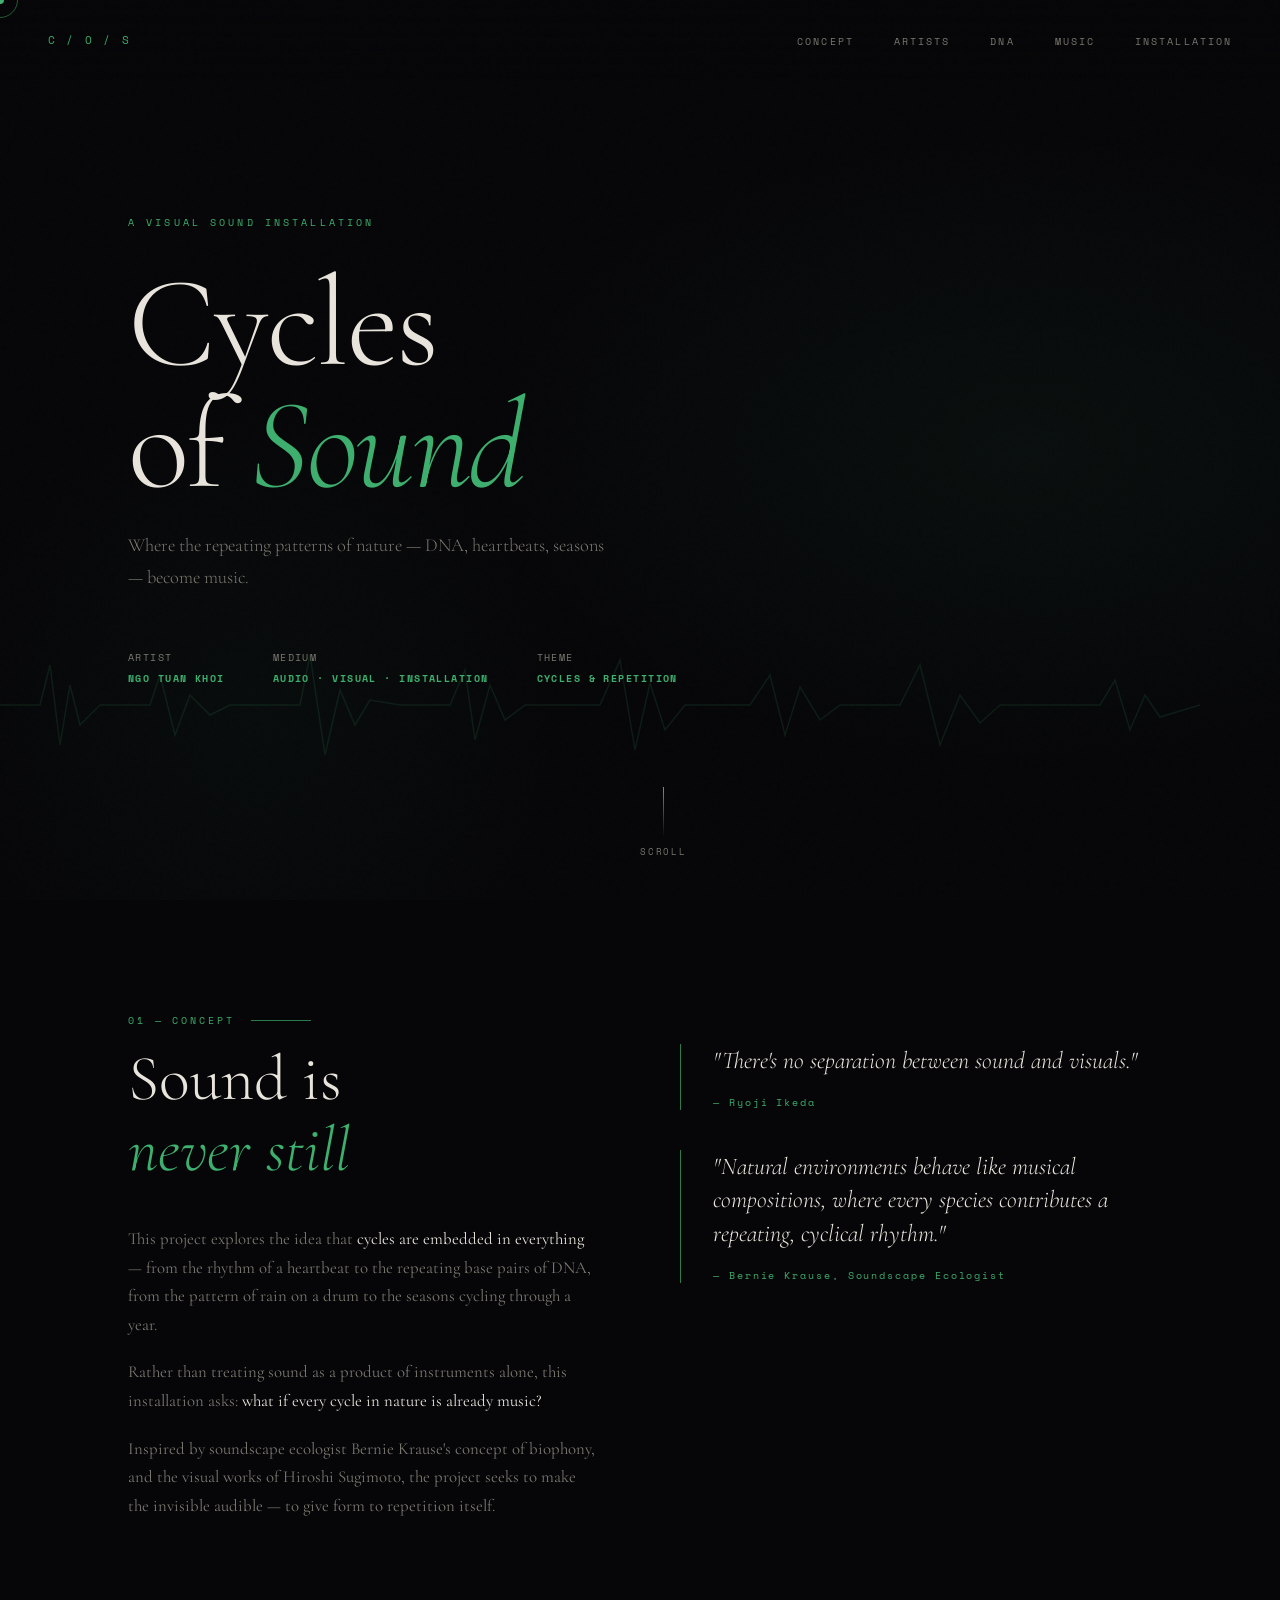
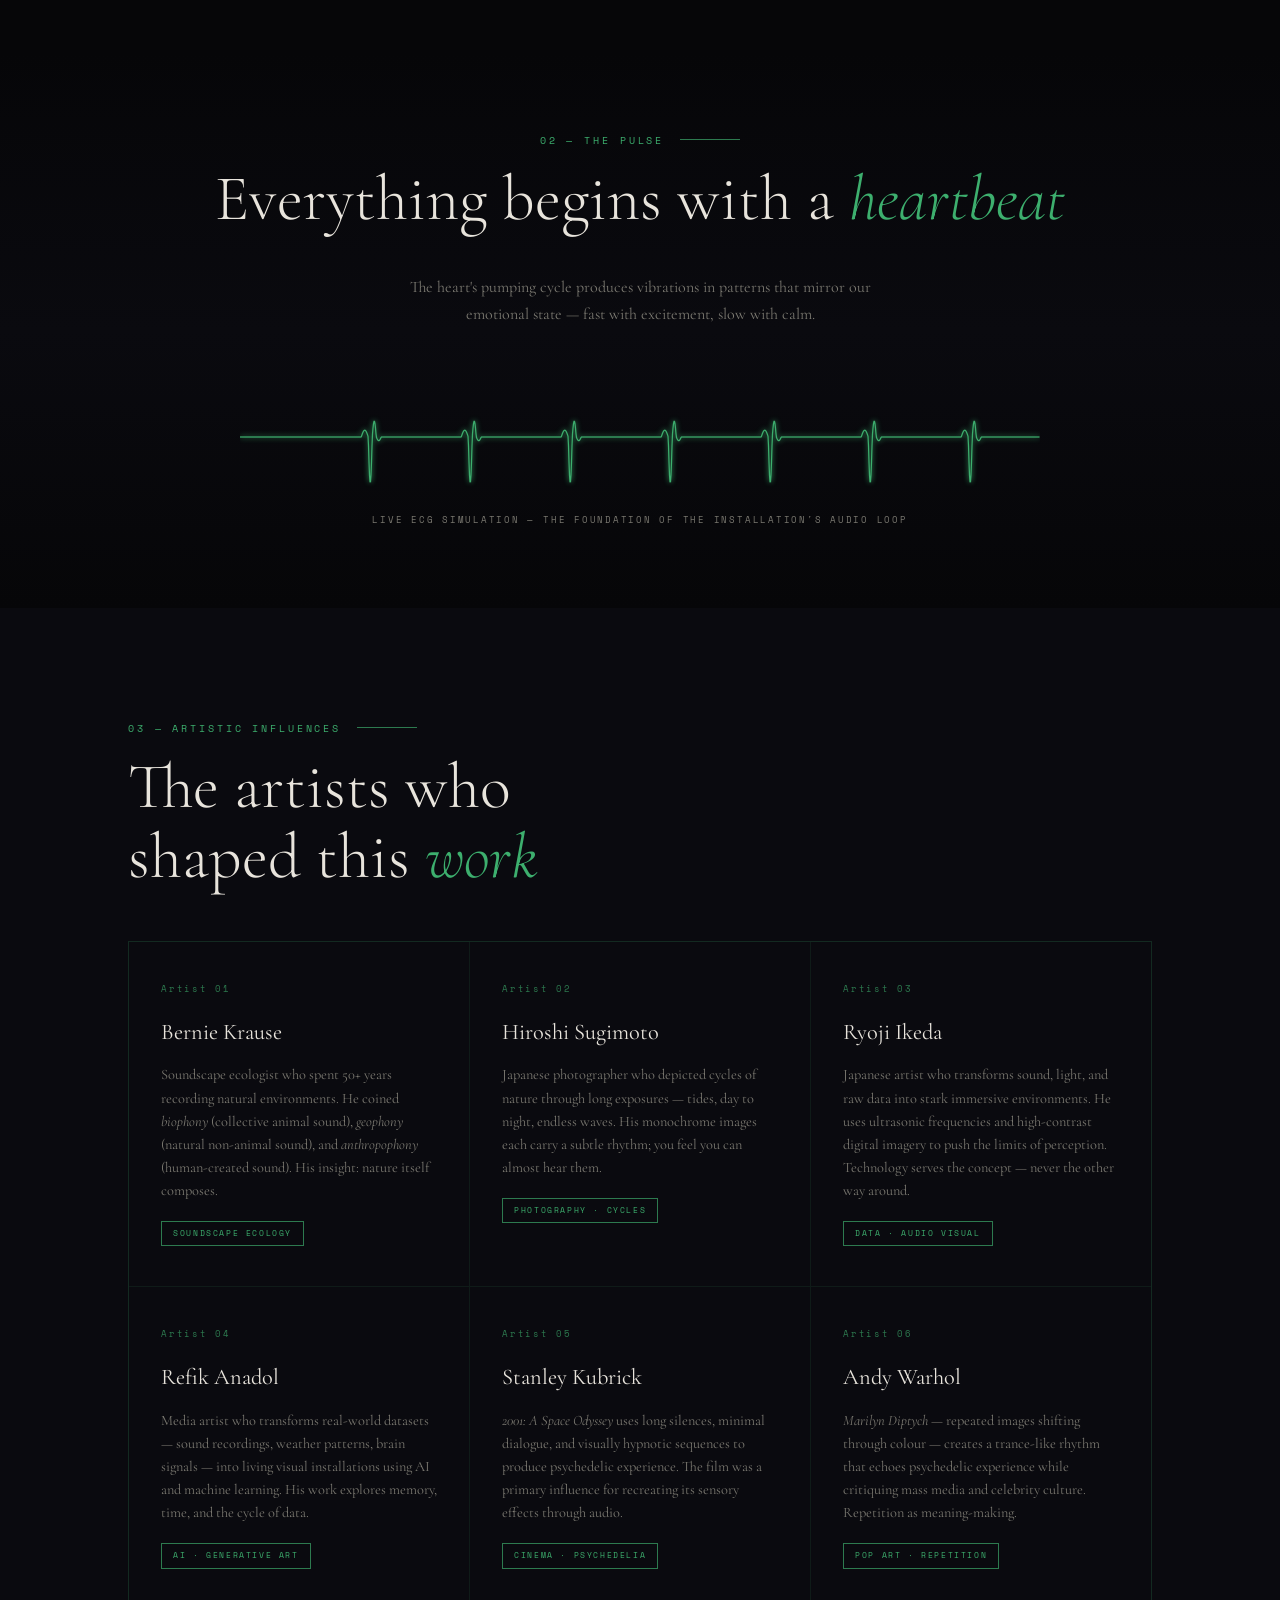
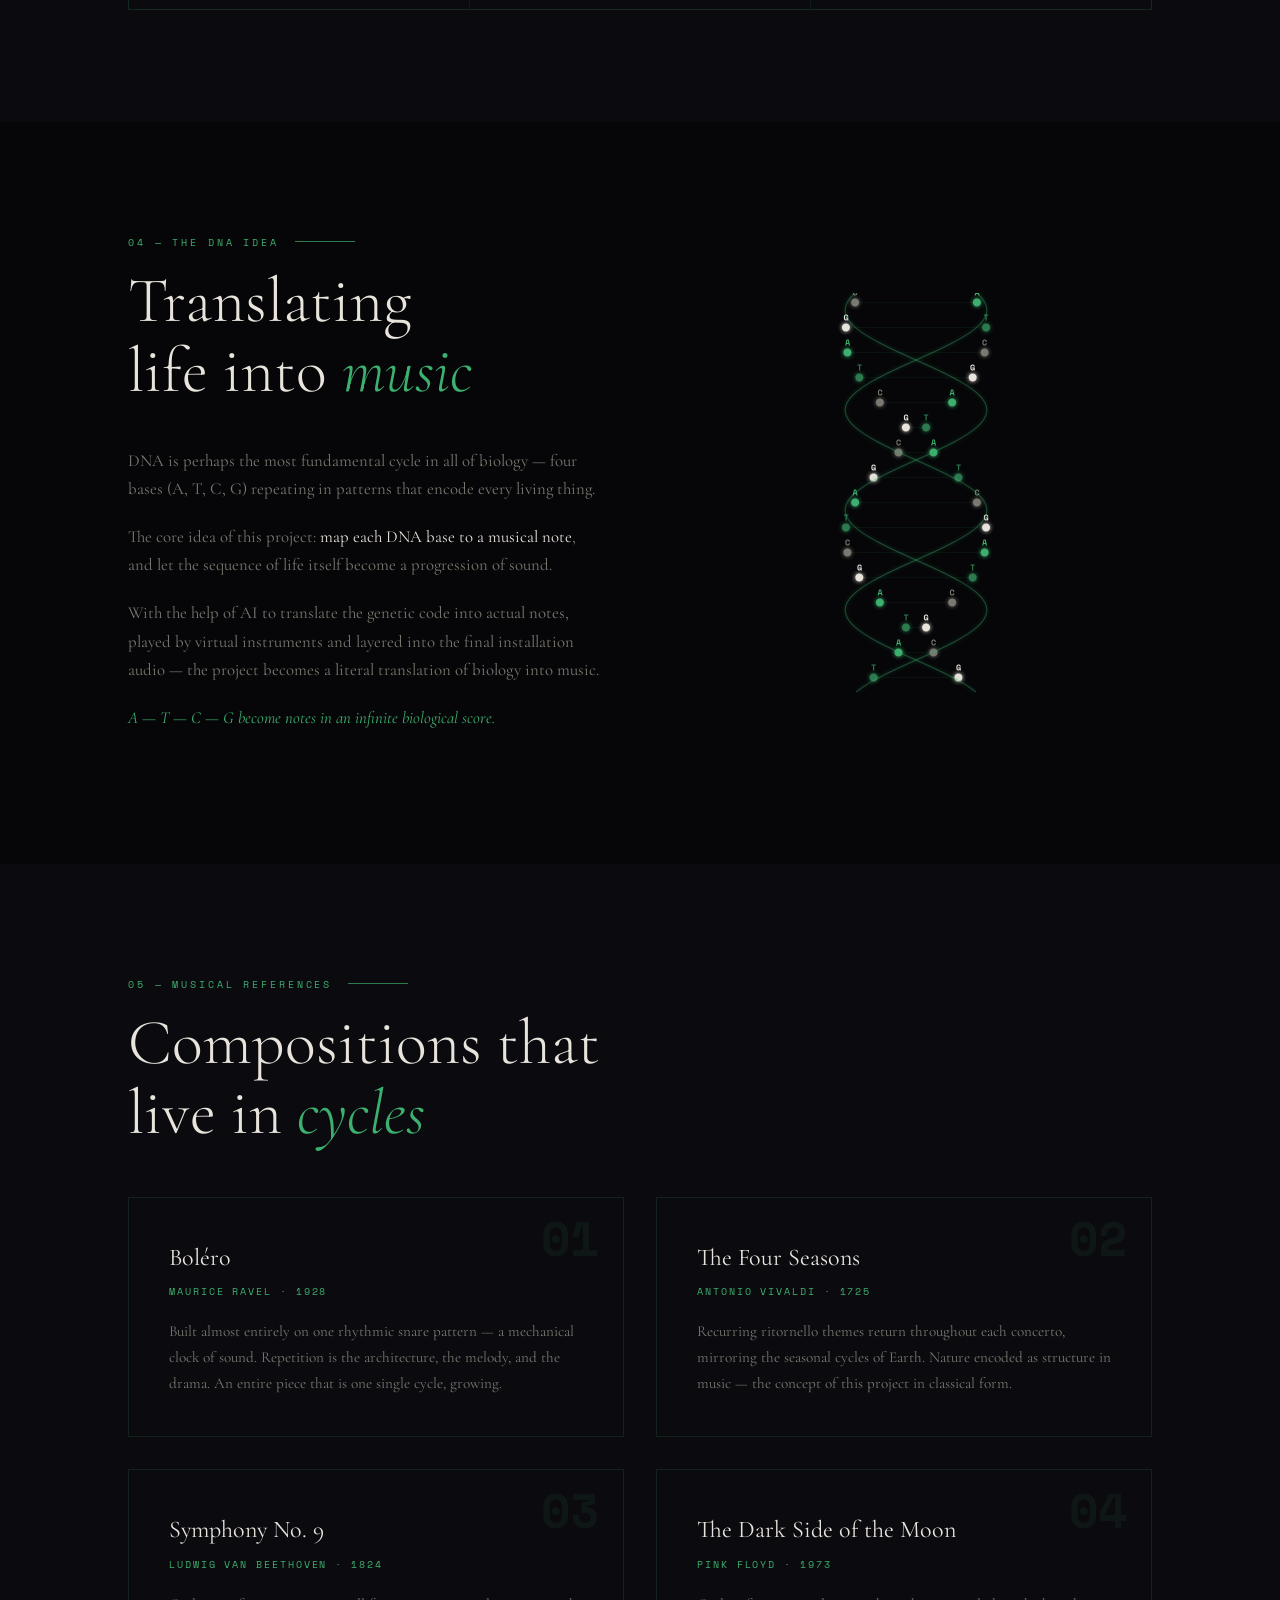
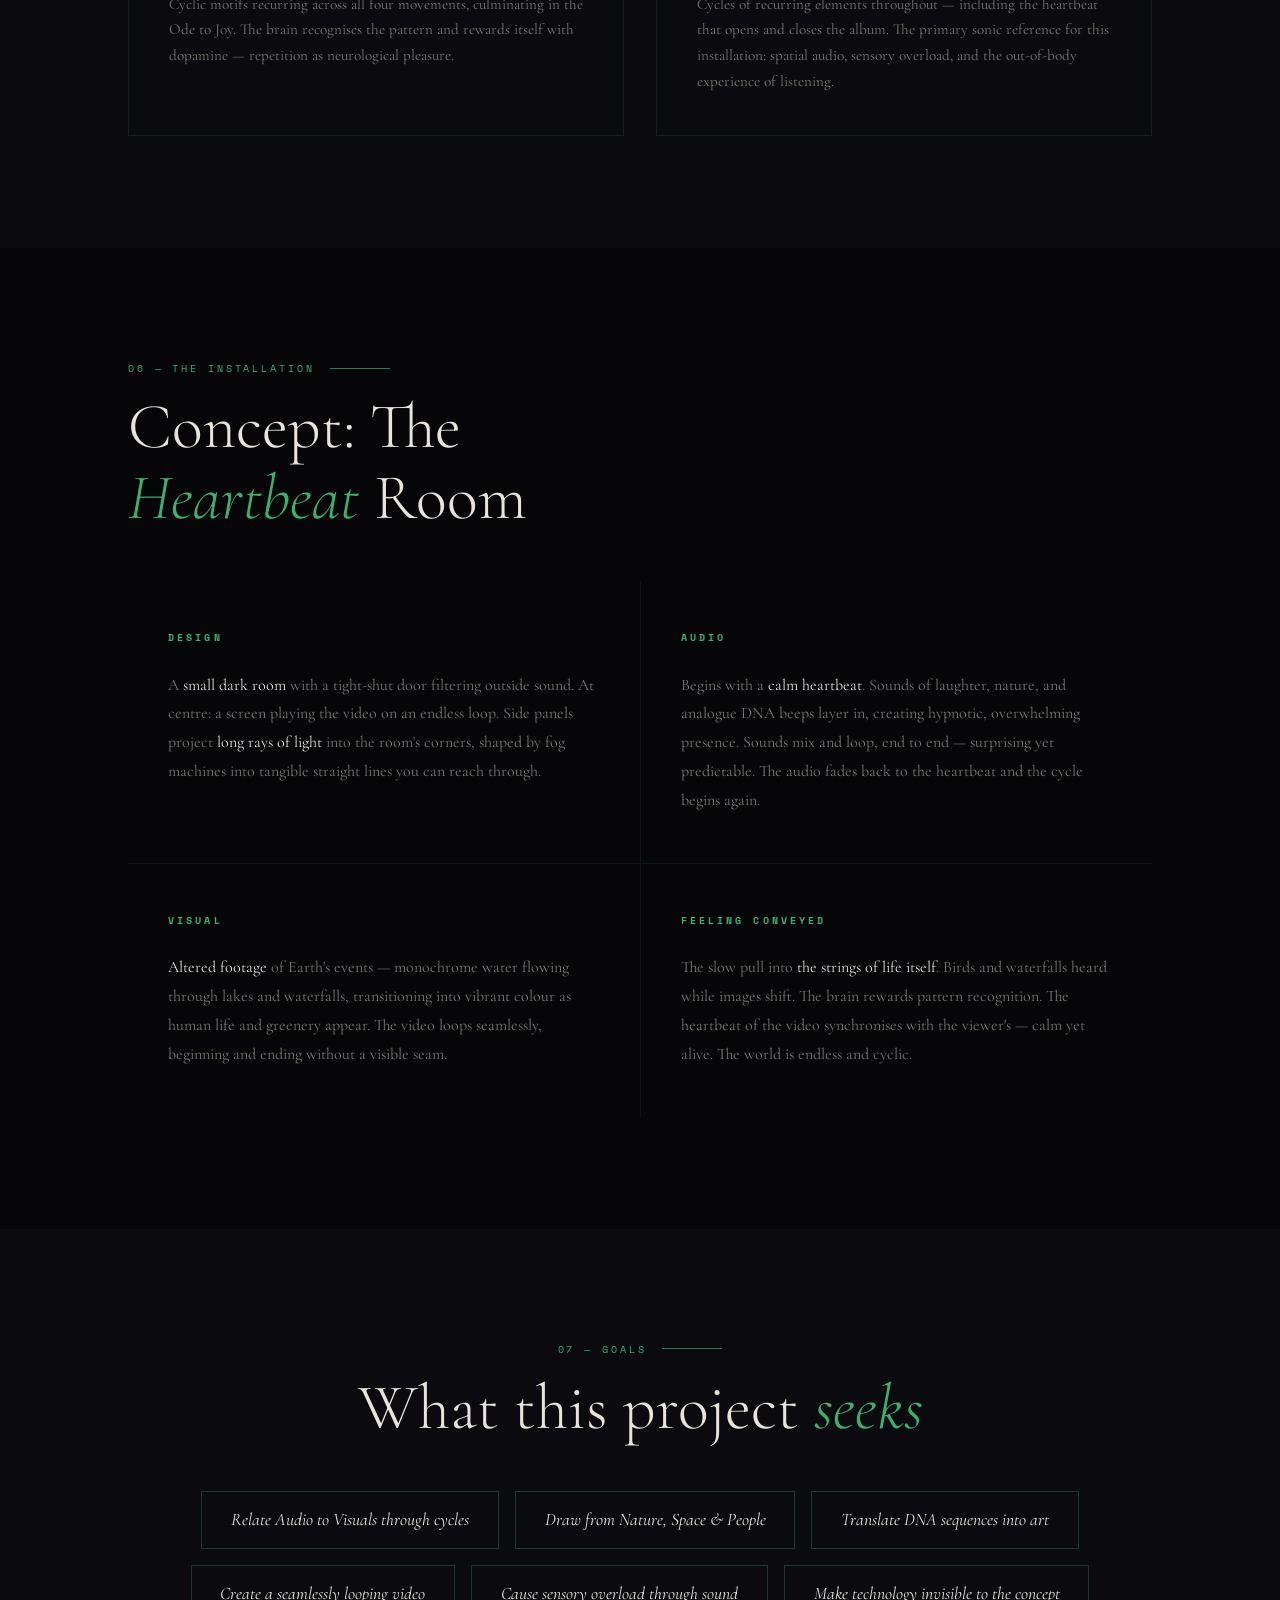
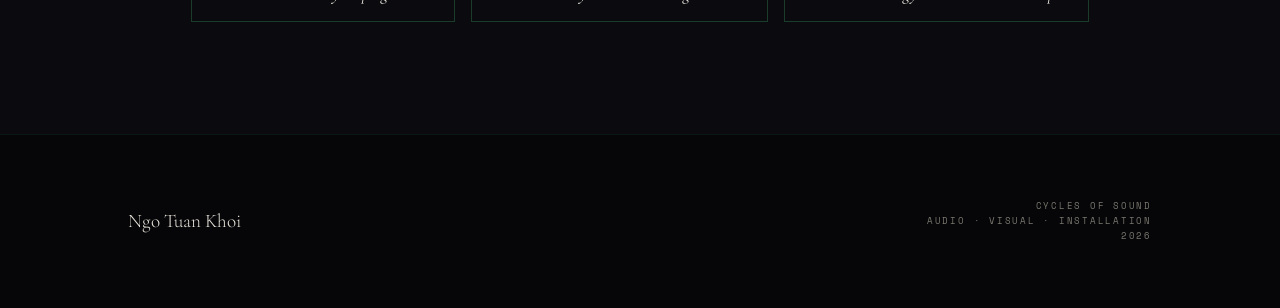
==== index.html @ 53941552 "Add files via upload" ====
<!DOCTYPE html>
<html lang="en">
<head>
  <meta charset="UTF-8" />
  <meta name="viewport" content="width=device-width, initial-scale=1.0"/>
  <title>Cycles of Sound — Ngo Tuan Khoi</title>
  <link rel="preconnect" href="https://fonts.googleapis.com">
  <link href="https://fonts.googleapis.com/css2?family=Cormorant+Garamond:ital,wght@0,300;0,400;0,600;1,300;1,400&family=Space+Mono:wght@400;700&display=swap" rel="stylesheet">
  <style>
    *, *::before, *::after { box-sizing: border-box; margin: 0; padding: 0; }

    :root {
      --black: #060608;
      --deep: #0a0a0f;
      --green: #2d7a4f;
      --green-bright: #3daf6e;
      --green-glow: rgba(61, 175, 110, 0.15);
      --white: #e8e4dc;
      --muted: #7a7870;
      --mono: 'Space Mono', monospace;
      --serif: 'Cormorant Garamond', serif;
    }

    html { scroll-behavior: smooth; }

    body {
      background: var(--black);
      color: var(--white);
      font-family: var(--serif);
      font-size: 18px;
      line-height: 1.7;
      overflow-x: hidden;
      cursor: none;
    }

    /* Custom cursor */
    .cursor {
      position: fixed;
      width: 8px; height: 8px;
      background: var(--green-bright);
      border-radius: 50%;
      pointer-events: none;
      z-index: 9999;
      transform: translate(-50%, -50%);
      transition: width 0.2s, height 0.2s, opacity 0.2s;
      mix-blend-mode: screen;
    }
    .cursor-ring {
      position: fixed;
      width: 36px; height: 36px;
      border: 1px solid rgba(61, 175, 110, 0.5);
      border-radius: 50%;
      pointer-events: none;
      z-index: 9998;
      transform: translate(-50%, -50%);
      transition: all 0.12s ease;
    }

    /* Noise overlay */
    body::before {
      content: '';
      position: fixed;
      inset: 0;
      background-image: url("data:image/svg+xml,%3Csvg viewBox='0 0 256 256' xmlns='http://www.w3.org/2000/svg'%3E%3Cfilter id='noise'%3E%3CfeTurbulence type='fractalNoise' baseFrequency='0.9' numOctaves='4' stitchTiles='stitch'/%3E%3C/filter%3E%3Crect width='100%25' height='100%25' filter='url(%23noise)' opacity='0.04'/%3E%3C/svg%3E");
      pointer-events: none;
      z-index: 1000;
      opacity: 0.4;
    }

    /* ── NAV ── */
    nav {
      position: fixed;
      top: 0; left: 0; right: 0;
      z-index: 500;
      display: flex;
      align-items: center;
      justify-content: space-between;
      padding: 1.5rem 3rem;
      background: linear-gradient(to bottom, rgba(6,6,8,0.95) 0%, transparent 100%);
    }
    .nav-logo {
      font-family: var(--mono);
      font-size: 0.7rem;
      letter-spacing: 0.2em;
      color: var(--green-bright);
      text-transform: uppercase;
    }
    .nav-links {
      display: flex;
      gap: 2.5rem;
      list-style: none;
    }
    .nav-links a {
      font-family: var(--mono);
      font-size: 0.65rem;
      letter-spacing: 0.2em;
      color: var(--muted);
      text-decoration: none;
      text-transform: uppercase;
      transition: color 0.3s;
    }
    .nav-links a:hover { color: var(--green-bright); }

    /* ── HERO ── */
    #hero {
      min-height: 100vh;
      display: flex;
      flex-direction: column;
      justify-content: center;
      align-items: flex-start;
      padding: 0 10vw;
      position: relative;
      overflow: hidden;
    }

    .hero-bg {
      position: absolute;
      inset: 0;
      background:
        radial-gradient(ellipse 60% 50% at 80% 50%, rgba(45, 122, 79, 0.08) 0%, transparent 70%),
        radial-gradient(ellipse 40% 60% at 20% 80%, rgba(45, 122, 79, 0.05) 0%, transparent 60%);
    }

    /* Waveform lines */
    .waveform-bg {
      position: absolute;
      bottom: 15%;
      left: 0; right: 0;
      height: 120px;
      opacity: 0.12;
    }

    .hero-eyebrow {
      font-family: var(--mono);
      font-size: 0.65rem;
      letter-spacing: 0.3em;
      color: var(--green-bright);
      text-transform: uppercase;
      margin-bottom: 2rem;
      animation: fadeUp 1s ease both;
    }

    h1.hero-title {
      font-family: var(--serif);
      font-weight: 300;
      font-size: clamp(4rem, 10vw, 9rem);
      line-height: 0.95;
      letter-spacing: -0.02em;
      margin-bottom: 1.5rem;
      animation: fadeUp 1s 0.15s ease both;
    }
    h1.hero-title em {
      font-style: italic;
      color: var(--green-bright);
    }

    .hero-sub {
      font-family: var(--serif);
      font-weight: 300;
      font-size: 1.15rem;
      color: var(--muted);
      max-width: 480px;
      margin-bottom: 3.5rem;
      animation: fadeUp 1s 0.3s ease both;
    }

    .hero-meta {
      display: flex;
      gap: 3rem;
      animation: fadeUp 1s 0.45s ease both;
    }
    .hero-meta-item {
      font-family: var(--mono);
      font-size: 0.6rem;
      letter-spacing: 0.15em;
      text-transform: uppercase;
    }
    .hero-meta-item span {
      display: block;
      color: var(--muted);
      margin-bottom: 0.3rem;
    }
    .hero-meta-item strong { color: var(--green-bright); }

    .scroll-hint {
      position: absolute;
      bottom: 2.5rem;
      left: 50%;
      transform: translateX(-50%);
      display: flex;
      flex-direction: column;
      align-items: center;
      gap: 0.5rem;
      font-family: var(--mono);
      font-size: 0.55rem;
      letter-spacing: 0.2em;
      color: var(--muted);
      text-transform: uppercase;
      animation: fadeUp 1s 0.8s ease both;
    }
    .scroll-line {
      width: 1px;
      height: 50px;
      background: linear-gradient(to bottom, var(--green-bright), transparent);
      animation: scrollPulse 2s ease infinite;
    }

    /* ── SECTION BASE ── */
    section {
      padding: 7rem 10vw;
      position: relative;
    }

    .section-label {
      font-family: var(--mono);
      font-size: 0.6rem;
      letter-spacing: 0.3em;
      color: var(--green-bright);
      text-transform: uppercase;
      margin-bottom: 1rem;
      display: flex;
      align-items: center;
      gap: 1rem;
    }
    .section-label::after {
      content: '';
      flex: 1;
      max-width: 60px;
      height: 1px;
      background: var(--green);
    }

    h2.section-title {
      font-family: var(--serif);
      font-weight: 300;
      font-size: clamp(2.2rem, 5vw, 4rem);
      line-height: 1.1;
      margin-bottom: 2.5rem;
    }
    h2.section-title em { font-style: italic; color: var(--green-bright); }

    /* ── ABOUT / CONCEPT ── */
    #about {
      display: grid;
      grid-template-columns: 1fr 1fr;
      gap: 5rem;
      align-items: start;
    }
    .about-text p {
      color: var(--muted);
      margin-bottom: 1.2rem;
      font-size: 1.05rem;
    }
    .about-text p strong { color: var(--white); font-weight: 400; }

    .about-quote {
      border-left: 1px solid var(--green);
      padding-left: 2rem;
      margin-top: 2rem;
    }
    .about-quote blockquote {
      font-size: 1.5rem;
      font-style: italic;
      font-weight: 300;
      line-height: 1.4;
      color: var(--white);
    }
    .about-quote cite {
      display: block;
      margin-top: 1rem;
      font-family: var(--mono);
      font-size: 0.6rem;
      letter-spacing: 0.2em;
      color: var(--green-bright);
      font-style: normal;
    }

    /* ── HEARTBEAT VISUALISER ── */
    #heartbeat-vis {
      text-align: center;
      padding: 5rem 10vw;
      background: linear-gradient(to bottom, var(--black), var(--deep), var(--black));
    }
    .heartbeat-canvas-wrap {
      position: relative;
      margin: 3rem auto 0;
      max-width: 800px;
    }
    canvas#hb {
      width: 100%;
      height: 120px;
      display: block;
    }
    .hb-label {
      font-family: var(--mono);
      font-size: 0.55rem;
      letter-spacing: 0.2em;
      color: var(--muted);
      margin-top: 1rem;
      text-transform: uppercase;
    }

    /* ── SOURCES GRID ── */
    #sources {
      background: var(--deep);
    }
    .sources-grid {
      display: grid;
      grid-template-columns: repeat(3, 1fr);
      gap: 1px;
      background: rgba(61,175,110,0.1);
      margin-top: 3rem;
      border: 1px solid rgba(61,175,110,0.1);
    }
    .source-card {
      background: var(--deep);
      padding: 2.5rem 2rem;
      transition: background 0.3s;
    }
    .source-card:hover { background: rgba(61,175,110,0.05); }
    .source-num {
      font-family: var(--mono);
      font-size: 0.55rem;
      letter-spacing: 0.2em;
      color: var(--green);
      margin-bottom: 1rem;
    }
    .source-card h3 {
      font-family: var(--serif);
      font-weight: 400;
      font-size: 1.4rem;
      margin-bottom: 0.8rem;
    }
    .source-card p {
      font-size: 0.9rem;
      color: var(--muted);
      line-height: 1.6;
    }
    .source-tag {
      display: inline-block;
      margin-top: 1.2rem;
      font-family: var(--mono);
      font-size: 0.5rem;
      letter-spacing: 0.2em;
      text-transform: uppercase;
      color: var(--green-bright);
      border: 1px solid var(--green);
      padding: 0.3rem 0.7rem;
    }

    /* ── DNA SECTION ── */
    #dna {
      overflow: hidden;
    }
    .dna-inner {
      display: grid;
      grid-template-columns: 1fr 1fr;
      gap: 5rem;
      align-items: center;
    }
    .dna-text p {
      color: var(--muted);
      font-size: 1.05rem;
      margin-bottom: 1.2rem;
    }
    .dna-text p strong { color: var(--white); font-weight: 400; }

    .dna-vis {
      position: relative;
      height: 400px;
    }
    canvas#dnaCanvas {
      width: 100%;
      height: 100%;
    }

    /* ── MUSIC SECTION ── */
    #music {
      background: var(--deep);
    }
    .music-pieces {
      display: grid;
      grid-template-columns: 1fr 1fr;
      gap: 2rem;
      margin-top: 3rem;
    }
    .music-piece {
      border: 1px solid rgba(61,175,110,0.15);
      padding: 2.5rem;
      position: relative;
      overflow: hidden;
      transition: border-color 0.3s;
    }
    .music-piece:hover { border-color: var(--green); }
    .music-piece::before {
      content: '';
      position: absolute;
      top: 0; left: 0; right: 0;
      height: 1px;
      background: linear-gradient(to right, var(--green-bright), transparent);
      opacity: 0;
      transition: opacity 0.3s;
    }
    .music-piece:hover::before { opacity: 1; }
    .music-piece-num {
      font-family: var(--mono);
      font-size: 3rem;
      font-weight: 700;
      color: rgba(61,175,110,0.08);
      position: absolute;
      top: 1rem; right: 1.5rem;
      line-height: 1;
    }
    .music-piece h3 {
      font-family: var(--serif);
      font-size: 1.5rem;
      font-weight: 400;
      margin-bottom: 0.3rem;
    }
    .music-piece .composer {
      font-family: var(--mono);
      font-size: 0.6rem;
      letter-spacing: 0.2em;
      color: var(--green-bright);
      text-transform: uppercase;
      margin-bottom: 1.2rem;
    }
    .music-piece p {
      font-size: 0.95rem;
      color: var(--muted);
    }

    /* ── INSTALLATION ── */
    #installation {
      background: var(--black);
    }
    .install-grid {
      display: grid;
      grid-template-columns: repeat(2, 1fr);
      gap: 1px;
      background: rgba(61,175,110,0.1);
      margin-top: 3rem;
    }
    .install-cell {
      background: var(--black);
      padding: 3rem 2.5rem;
    }
    .install-cell h3 {
      font-family: var(--mono);
      font-size: 0.65rem;
      letter-spacing: 0.3em;
      text-transform: uppercase;
      color: var(--green-bright);
      margin-bottom: 1.5rem;
    }
    .install-cell p {
      font-size: 1rem;
      color: var(--muted);
      line-height: 1.8;
    }
    .install-cell p strong { color: var(--white); font-weight: 400; }

    /* ── GOALS ── */
    #goals {
      background: var(--deep);
      text-align: center;
    }
    .goals-list {
      display: flex;
      flex-wrap: wrap;
      justify-content: center;
      gap: 1rem;
      margin-top: 3rem;
      list-style: none;
    }
    .goals-list li {
      border: 1px solid rgba(61,175,110,0.3);
      padding: 0.8rem 1.8rem;
      font-family: var(--serif);
      font-size: 1.1rem;
      font-style: italic;
      color: var(--white);
      transition: all 0.3s;
    }
    .goals-list li:hover {
      border-color: var(--green-bright);
      background: var(--green-glow);
      color: var(--green-bright);
    }

    /* ── FOOTER ── */
    footer {
      padding: 4rem 10vw;
      border-top: 1px solid rgba(61,175,110,0.1);
      display: flex;
      align-items: center;
      justify-content: space-between;
    }
    .footer-name {
      font-family: var(--serif);
      font-size: 1.2rem;
      font-weight: 300;
    }
    .footer-meta {
      font-family: var(--mono);
      font-size: 0.55rem;
      letter-spacing: 0.2em;
      color: var(--muted);
      text-transform: uppercase;
      text-align: right;
    }

    /* ── ANIMATIONS ── */
    @keyframes fadeUp {
      from { opacity: 0; transform: translateY(24px); }
      to   { opacity: 1; transform: translateY(0); }
    }
    @keyframes scrollPulse {
      0%,100% { opacity: 0.4; }
      50%      { opacity: 1; }
    }

    /* Fade-in on scroll */
    .reveal {
      opacity: 0;
      transform: translateY(30px);
      transition: opacity 0.8s ease, transform 0.8s ease;
    }
    .reveal.visible {
      opacity: 1;
      transform: translateY(0);
    }

    /* ── RESPONSIVE ── */
    @media (max-width: 900px) {
      #about, .dna-inner { grid-template-columns: 1fr; gap: 3rem; }
      .sources-grid, .music-pieces, .install-grid { grid-template-columns: 1fr; }
      nav { padding: 1.2rem 1.5rem; }
      .nav-links { gap: 1.2rem; }
      section { padding: 5rem 6vw; }
      footer { flex-direction: column; gap: 1.5rem; text-align: center; }
      .footer-meta { text-align: center; }
    }
  </style>
</head>
<body>

  <!-- Cursor -->
  <div class="cursor" id="cursor"></div>
  <div class="cursor-ring" id="cursorRing"></div>

  <!-- Nav -->
  <nav>
    <div class="nav-logo">C / O / S</div>
    <ul class="nav-links">
      <li><a href="#about">Concept</a></li>
      <li><a href="#sources">Artists</a></li>
      <li><a href="#dna">DNA</a></li>
      <li><a href="#music">Music</a></li>
      <li><a href="#installation">Installation</a></li>
    </ul>
  </nav>

  <!-- ── HERO ── -->
  <section id="hero">
    <div class="hero-bg"></div>
    <svg class="waveform-bg" viewBox="0 0 1200 120" preserveAspectRatio="none" xmlns="http://www.w3.org/2000/svg">
      <polyline points="0,60 40,60 50,20 60,100 70,40 80,80 100,60 150,60 160,30 175,90 190,50 210,70 230,60 300,60 310,10 325,110 340,45 355,80 370,55 400,60 450,60 465,25 475,95 490,40 505,75 525,60 600,60 620,15 635,105 650,38 665,85 685,60 750,60 770,30 785,90 800,42 820,75 840,60 900,60 920,20 940,100 960,50 980,78 1000,60 1100,60 1115,35 1130,85 1145,50 1160,72 1200,60"
        fill="none" stroke="#3daf6e" stroke-width="1.5"/>
    </svg>

    <div class="hero-eyebrow">A Visual Sound Installation</div>
    <h1 class="hero-title">Cycles<br>of <em>Sound</em></h1>
    <p class="hero-sub">Where the repeating patterns of nature — DNA, heartbeats, seasons — become music.</p>
    <div class="hero-meta">
      <div class="hero-meta-item"><span>Artist</span><strong>Ngo Tuan Khoi</strong></div>
      <div class="hero-meta-item"><span>Medium</span><strong>Audio · Visual · Installation</strong></div>
      <div class="hero-meta-item"><span>Theme</span><strong>Cycles &amp; Repetition</strong></div>
    </div>
    <div class="scroll-hint">
      <div class="scroll-line"></div>
      Scroll
    </div>
  </section>

  <!-- ── ABOUT ── -->
  <section id="about">
    <div class="about-text reveal">
      <div class="section-label">01 — Concept</div>
      <h2 class="section-title">Sound is<br><em>never still</em></h2>
      <p>This project explores the idea that <strong>cycles are embedded in everything</strong> — from the rhythm of a heartbeat to the repeating base pairs of DNA, from the pattern of rain on a drum to the seasons cycling through a year.</p>
      <p>Rather than treating sound as a product of instruments alone, this installation asks: <strong>what if every cycle in nature is already music?</strong></p>
      <p>Inspired by soundscape ecologist Bernie Krause's concept of biophony, and the visual works of Hiroshi Sugimoto, the project seeks to make the invisible audible — to give form to repetition itself.</p>
    </div>
    <div class="reveal" style="transition-delay:0.2s">
      <div class="about-quote">
        <blockquote>"There's no separation between sound and visuals."</blockquote>
        <cite>— Ryoji Ikeda</cite>
      </div>
      <div class="about-quote" style="margin-top:2.5rem">
        <blockquote>"Natural environments behave like musical compositions, where every species contributes a repeating, cyclical rhythm."</blockquote>
        <cite>— Bernie Krause, Soundscape Ecologist</cite>
      </div>
    </div>
  </section>

  <!-- ── HEARTBEAT VISUALISER ── -->
  <section id="heartbeat-vis" style="padding:5rem 10vw">
    <div class="reveal" style="text-align:center">
      <div class="section-label" style="justify-content:center">02 — The Pulse</div>
      <h2 class="section-title" style="text-align:center">Everything begins with a <em>heartbeat</em></h2>
      <p style="color:var(--muted);max-width:500px;margin:0 auto;font-size:1rem;">
        The heart's pumping cycle produces vibrations in patterns that mirror our emotional state — fast with excitement, slow with calm.
      </p>
    </div>
    <div class="heartbeat-canvas-wrap reveal" style="transition-delay:0.3s">
      <canvas id="hb"></canvas>
      <div class="hb-label">Live ECG simulation — the foundation of the installation's audio loop</div>
    </div>
  </section>

  <!-- ── SOURCES / ARTISTS ── -->
  <section id="sources">
    <div class="reveal">
      <div class="section-label">03 — Artistic Influences</div>
      <h2 class="section-title">The artists who<br>shaped this <em>work</em></h2>
    </div>
    <div class="sources-grid">
      <div class="source-card reveal">
        <div class="source-num">Artist 01</div>
        <h3>Bernie Krause</h3>
        <p>Soundscape ecologist who spent 50+ years recording natural environments. He coined <em>biophony</em> (collective animal sound), <em>geophony</em> (natural non-animal sound), and <em>anthropophony</em> (human-created sound). His insight: nature itself composes.</p>
        <span class="source-tag">Soundscape Ecology</span>
      </div>
      <div class="source-card reveal" style="transition-delay:0.1s">
        <div class="source-num">Artist 02</div>
        <h3>Hiroshi Sugimoto</h3>
        <p>Japanese photographer who depicted cycles of nature through long exposures — tides, day to night, endless waves. His monochrome images each carry a subtle rhythm; you feel you can almost hear them.</p>
        <span class="source-tag">Photography · Cycles</span>
      </div>
      <div class="source-card reveal" style="transition-delay:0.2s">
        <div class="source-num">Artist 03</div>
        <h3>Ryoji Ikeda</h3>
        <p>Japanese artist who transforms sound, light, and raw data into stark immersive environments. He uses ultrasonic frequencies and high-contrast digital imagery to push the limits of perception. Technology serves the concept — never the other way around.</p>
        <span class="source-tag">Data · Audio Visual</span>
      </div>
      <div class="source-card reveal" style="transition-delay:0.1s">
        <div class="source-num">Artist 04</div>
        <h3>Refik Anadol</h3>
        <p>Media artist who transforms real-world datasets — sound recordings, weather patterns, brain signals — into living visual installations using AI and machine learning. His work explores memory, time, and the cycle of data.</p>
        <span class="source-tag">AI · Generative Art</span>
      </div>
      <div class="source-card reveal" style="transition-delay:0.2s">
        <div class="source-num">Artist 05</div>
        <h3>Stanley Kubrick</h3>
        <p><em>2001: A Space Odyssey</em> uses long silences, minimal dialogue, and visually hypnotic sequences to produce psychedelic experience. The film was a primary influence for recreating its sensory effects through audio.</p>
        <span class="source-tag">Cinema · Psychedelia</span>
      </div>
      <div class="source-card reveal" style="transition-delay:0.3s">
        <div class="source-num">Artist 06</div>
        <h3>Andy Warhol</h3>
        <p><em>Marilyn Diptych</em> — repeated images shifting through colour — creates a trance-like rhythm that echoes psychedelic experience while critiquing mass media and celebrity culture. Repetition as meaning-making.</p>
        <span class="source-tag">Pop Art · Repetition</span>
      </div>
    </div>
  </section>

  <!-- ── DNA ── -->
  <section id="dna">
    <div class="dna-inner">
      <div class="dna-text reveal">
        <div class="section-label">04 — The DNA Idea</div>
        <h2 class="section-title">Translating<br>life into <em>music</em></h2>
        <p>DNA is perhaps the most fundamental cycle in all of biology — four bases (A, T, C, G) repeating in patterns that encode every living thing.</p>
        <p>The core idea of this project: <strong>map each DNA base to a musical note</strong>, and let the sequence of life itself become a progression of sound.</p>
        <p>With the help of AI to translate the genetic code into actual notes, played by virtual instruments and layered into the final installation audio — the project becomes a literal translation of biology into music.</p>
        <p style="font-style:italic;color:var(--green-bright)">A — T — C — G become notes in an infinite biological score.</p>
      </div>
      <div class="dna-vis reveal" style="transition-delay:0.2s">
        <canvas id="dnaCanvas"></canvas>
      </div>
    </div>
  </section>

  <!-- ── MUSIC ── -->
  <section id="music">
    <div class="reveal">
      <div class="section-label">05 — Musical References</div>
      <h2 class="section-title">Compositions that<br>live in <em>cycles</em></h2>
    </div>
    <div class="music-pieces">
      <div class="music-piece reveal">
        <div class="music-piece-num">01</div>
        <h3>Boléro</h3>
        <div class="composer">Maurice Ravel · 1928</div>
        <p>Built almost entirely on one rhythmic snare pattern — a mechanical clock of sound. Repetition is the architecture, the melody, and the drama. An entire piece that is one single cycle, growing.</p>
      </div>
      <div class="music-piece reveal" style="transition-delay:0.1s">
        <div class="music-piece-num">02</div>
        <h3>The Four Seasons</h3>
        <div class="composer">Antonio Vivaldi · 1725</div>
        <p>Recurring ritornello themes return throughout each concerto, mirroring the seasonal cycles of Earth. Nature encoded as structure in music — the concept of this project in classical form.</p>
      </div>
      <div class="music-piece reveal" style="transition-delay:0.15s">
        <div class="music-piece-num">03</div>
        <h3>Symphony No. 9</h3>
        <div class="composer">Ludwig van Beethoven · 1824</div>
        <p>Cyclic motifs recurring across all four movements, culminating in the Ode to Joy. The brain recognises the pattern and rewards itself with dopamine — repetition as neurological pleasure.</p>
      </div>
      <div class="music-piece reveal" style="transition-delay:0.2s">
        <div class="music-piece-num">04</div>
        <h3>The Dark Side of the Moon</h3>
        <div class="composer">Pink Floyd · 1973</div>
        <p>Cycles of recurring elements throughout — including the heartbeat that opens and closes the album. The primary sonic reference for this installation: spatial audio, sensory overload, and the out-of-body experience of listening.</p>
      </div>
    </div>
  </section>

  <!-- ── INSTALLATION ── -->
  <section id="installation">
    <div class="reveal">
      <div class="section-label">06 — The Installation</div>
      <h2 class="section-title">Concept: The<br><em>Heartbeat</em> Room</h2>
    </div>
    <div class="install-grid">
      <div class="install-cell reveal">
        <h3>Design</h3>
        <p>A <strong>small dark room</strong> with a tight-shut door filtering outside sound. At centre: a screen playing the video on an endless loop. Side panels project <strong>long rays of light</strong> into the room's corners, shaped by fog machines into tangible straight lines you can reach through.</p>
      </div>
      <div class="install-cell reveal" style="transition-delay:0.1s">
        <h3>Audio</h3>
        <p>Begins with a <strong>calm heartbeat</strong>. Sounds of laughter, nature, and analogue DNA beeps layer in, creating hypnotic, overwhelming presence. Sounds mix and loop, end to end — surprising yet predictable. The audio fades back to the heartbeat and the cycle begins again.</p>
      </div>
      <div class="install-cell reveal" style="transition-delay:0.15s">
        <h3>Visual</h3>
        <p><strong>Altered footage</strong> of Earth's events — monochrome water flowing through lakes and waterfalls, transitioning into vibrant colour as human life and greenery appear. The video loops seamlessly, beginning and ending without a visible seam.</p>
      </div>
      <div class="install-cell reveal" style="transition-delay:0.2s">
        <h3>Feeling Conveyed</h3>
        <p>The slow pull into <strong>the strings of life itself</strong>. Birds and waterfalls heard while images shift. The brain rewards pattern recognition. The heartbeat of the video synchronises with the viewer's — calm yet alive. The world is endless and cyclic.</p>
      </div>
    </div>
  </section>

  <!-- ── GOALS ── -->
  <section id="goals">
    <div class="reveal">
      <div class="section-label" style="justify-content:center">07 — Goals</div>
      <h2 class="section-title">What this project <em>seeks</em></h2>
    </div>
    <ul class="goals-list reveal" style="transition-delay:0.2s">
      <li>Relate Audio to Visuals through cycles</li>
      <li>Draw from Nature, Space &amp; People</li>
      <li>Translate DNA sequences into art</li>
      <li>Create a seamlessly looping video</li>
      <li>Cause sensory overload through sound</li>
      <li>Make technology invisible to the concept</li>
    </ul>
  </section>

  <!-- ── FOOTER ── -->
  <footer>
    <div class="footer-name">Ngo Tuan Khoi</div>
    <div class="footer-meta">
      Cycles of Sound<br>
      Audio · Visual · Installation<br>
      2026
    </div>
  </footer>

  <script>
    // ── Cursor ──
    const cursor = document.getElementById('cursor');
    const ring   = document.getElementById('cursorRing');
    let mx=0, my=0, rx=0, ry=0;
    document.addEventListener('mousemove', e => { mx=e.clientX; my=e.clientY; cursor.style.left=mx+'px'; cursor.style.top=my+'px'; });
    (function animateRing() {
      rx += (mx-rx)*0.12; ry += (my-ry)*0.12;
      ring.style.left=rx+'px'; ring.style.top=ry+'px';
      requestAnimationFrame(animateRing);
    })();

    // ── Scroll reveal ──
    const obs = new IntersectionObserver(entries => {
      entries.forEach(e => { if(e.isIntersecting) { e.target.classList.add('visible'); obs.unobserve(e.target); } });
    }, { threshold: 0.12 });
    document.querySelectorAll('.reveal').forEach(el => obs.observe(el));

    // ── Heartbeat Canvas ──
    (function() {
      const canvas = document.getElementById('hb');
      const ctx = canvas.getContext('2d');
      let w, h, t=0;
      function resize() { w=canvas.width=canvas.offsetWidth*2; h=canvas.height=240; }
      resize();
      window.addEventListener('resize', resize);

      function ecgY(x) {
        const period = 200;
        const phase  = (x % period) / period;
        if      (phase < 0.35) return 0;
        else if (phase < 0.42) return -Math.sin((phase-0.35)/0.07*Math.PI)*0.15;
        else if (phase < 0.46) return  Math.sin((phase-0.42)/0.04*Math.PI)*1.0;
        else if (phase < 0.50) return -Math.sin((phase-0.46)/0.04*Math.PI)*0.35;
        else if (phase < 0.55) return  Math.sin((phase-0.50)/0.05*Math.PI)*0.08;
        else return 0;
      }

      function draw() {
        ctx.clearRect(0,0,w,h);
        const mid = h/2;
        const amp = h*0.38;

        // glow
        ctx.shadowColor = '#3daf6e';
        ctx.shadowBlur  = 12;
        ctx.strokeStyle = '#3daf6e';
        ctx.lineWidth   = 2.5;
        ctx.beginPath();
        for(let px=0; px<w; px++) {
          const xPhase = px + t;
          const y = mid + ecgY(xPhase) * amp;
          px===0 ? ctx.moveTo(px,y) : ctx.lineTo(px,y);
        }
        ctx.stroke();
        ctx.shadowBlur=0;

        // dim trailing line
        ctx.strokeStyle='rgba(61,175,110,0.1)';
        ctx.lineWidth=1;
        ctx.beginPath();
        ctx.moveTo(0,mid); ctx.lineTo(w,mid);
        ctx.stroke();

        t -= 2.5;
        requestAnimationFrame(draw);
      }
      draw();
    })();

    // ── DNA helix canvas ──
    (function() {
      const canvas = document.getElementById('dnaCanvas');
      if(!canvas) return;
      const ctx = canvas.getContext('2d');
      let w, h, t=0;
      function resize() { w=canvas.width=canvas.offsetWidth*2||600; h=canvas.height=canvas.offsetHeight*2||800; }
      resize();
      window.addEventListener('resize', resize);

      const bases = ['A','T','C','G'];
      const colors = { A:'#3daf6e', T:'#2d7a4f', C:'#7a7870', G:'#e8e4dc' };

      function draw() {
        ctx.clearRect(0,0,w,h);
        const cx = w/2, numPairs=16, pairH=h/numPairs;

        for(let i=0;i<numPairs;i++) {
          const y     = i*pairH + (t%pairH);
          const angle = (i/numPairs)*Math.PI*2 + t*0.015;
          const wave  = Math.sin(angle)*cx*0.3;

          const x1 = cx + wave;
          const x2 = cx - wave;
          const base1 = bases[i%4];
          const base2 = bases[(i+2)%4]; // complementary

          // connector
          ctx.strokeStyle='rgba(61,175,110,0.15)';
          ctx.lineWidth=1;
          ctx.beginPath(); ctx.moveTo(x1,y); ctx.lineTo(x2,y); ctx.stroke();

          // left node
          ctx.beginPath();
          ctx.arc(x1,y,8,0,Math.PI*2);
          ctx.fillStyle=colors[base1];
          ctx.shadowColor=colors[base1]; ctx.shadowBlur=10;
          ctx.fill(); ctx.shadowBlur=0;

          // right node
          ctx.beginPath();
          ctx.arc(x2,y,8,0,Math.PI*2);
          ctx.fillStyle=colors[base2];
          ctx.shadowColor=colors[base2]; ctx.shadowBlur=10;
          ctx.fill(); ctx.shadowBlur=0;

          // labels
          ctx.font=`bold ${Math.round(w*0.018)}px Space Mono, monospace`;
          ctx.fillStyle=colors[base1]; ctx.textAlign='center';
          ctx.fillText(base1,x1,y-14);
          ctx.fillStyle=colors[base2];
          ctx.fillText(base2,x2,y-14);
        }

        // strand curves
        ctx.shadowColor='#3daf6e'; ctx.shadowBlur=8;
        ctx.strokeStyle='rgba(61,175,110,0.4)';
        ctx.lineWidth=2;
        for(const side of [1,-1]) {
          ctx.beginPath();
          for(let py=0;py<h;py+=3) {
            const a=(py/h)*Math.PI*4+t*0.015;
            const px=cx+Math.sin(a)*cx*0.3*side;
            py===0?ctx.moveTo(px,py):ctx.lineTo(px,py);
          }
          ctx.stroke();
        }
        ctx.shadowBlur=0;

        t+=1;
        requestAnimationFrame(draw);
      }
      draw();
    })();
  </script>
</body>
</html>
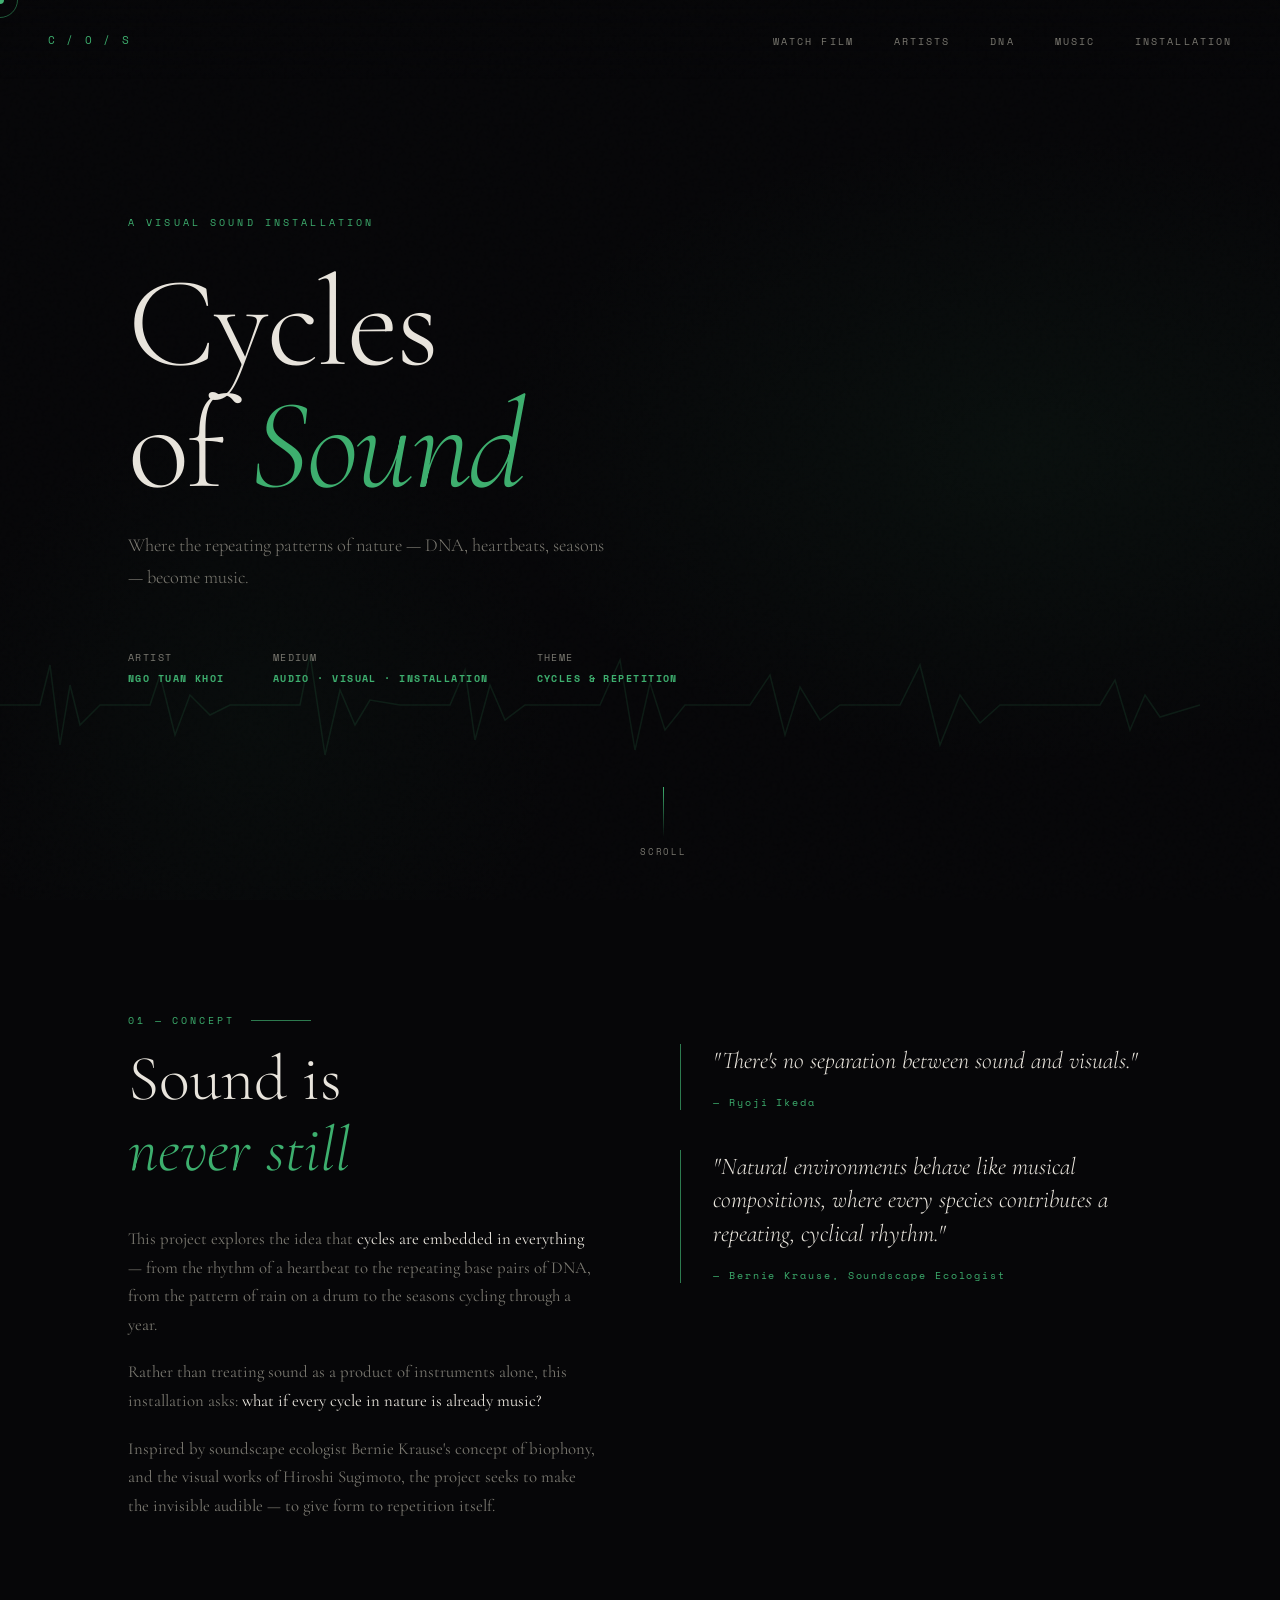
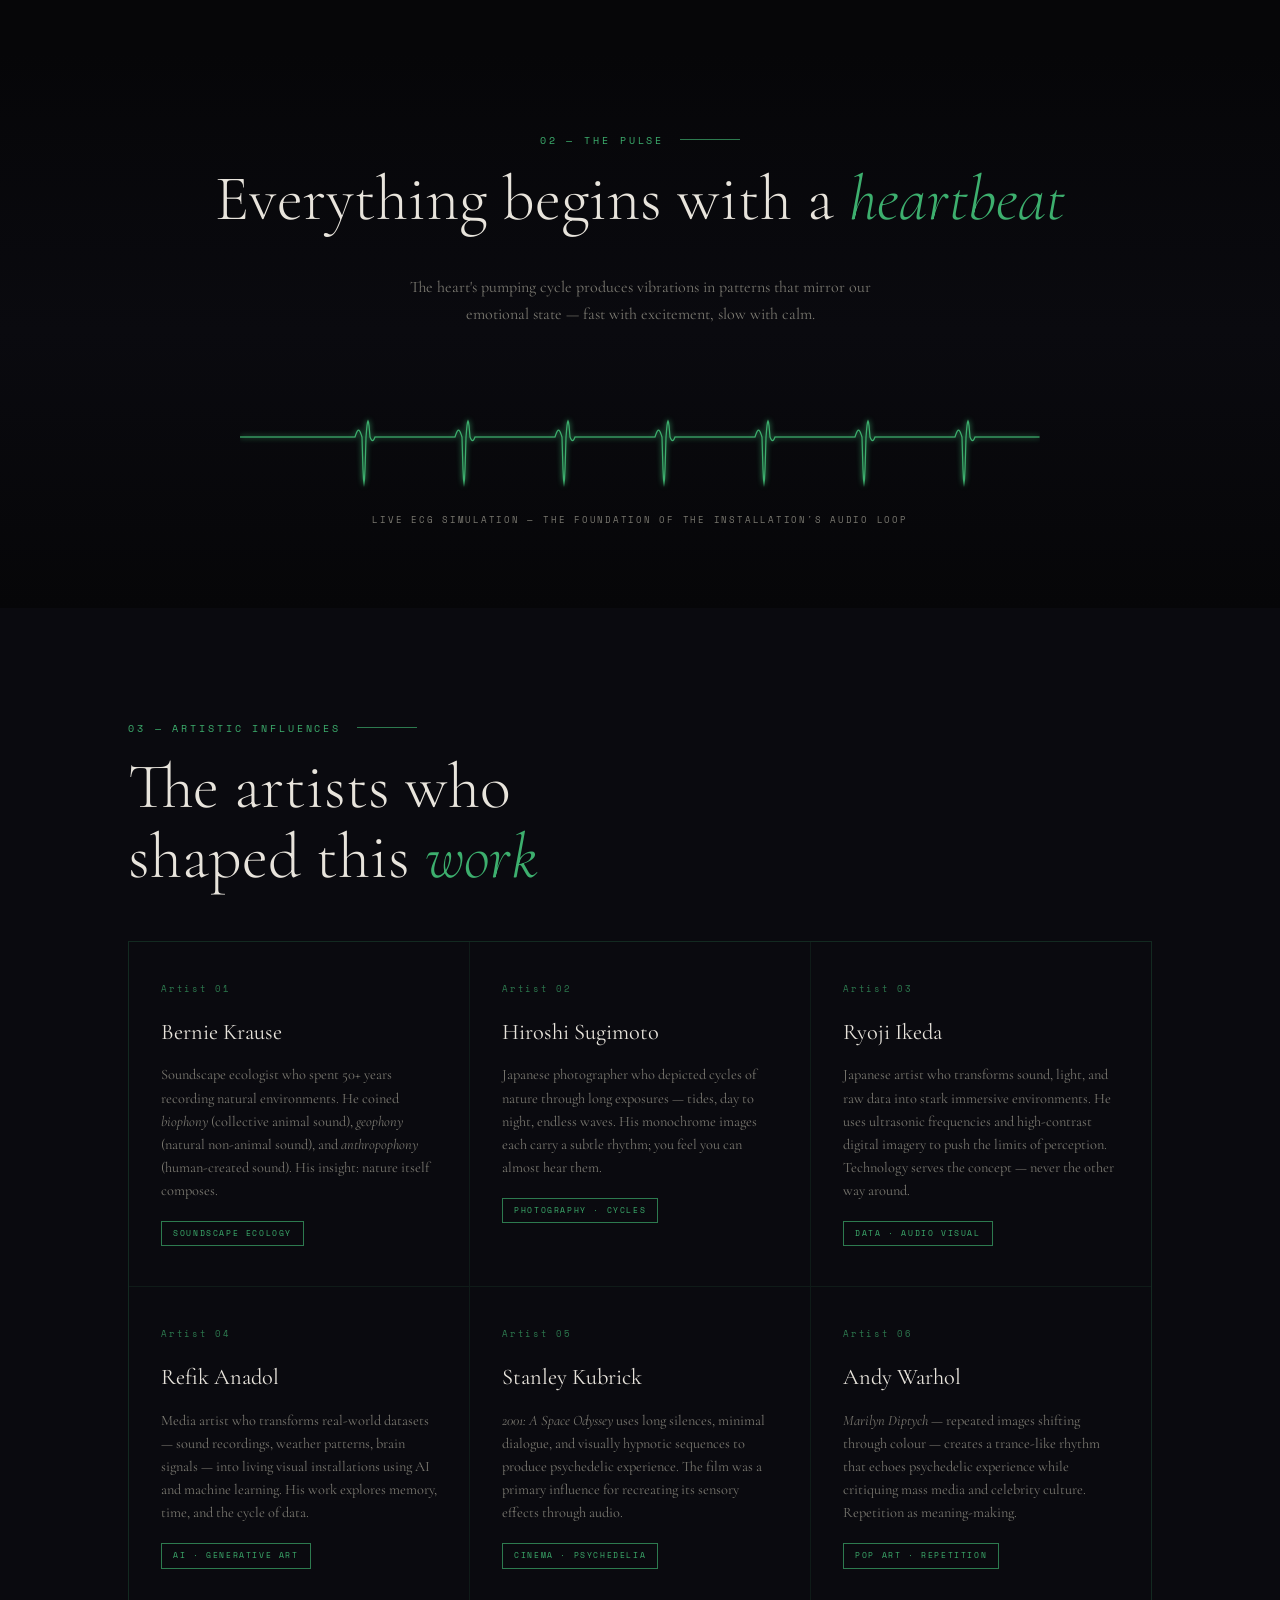
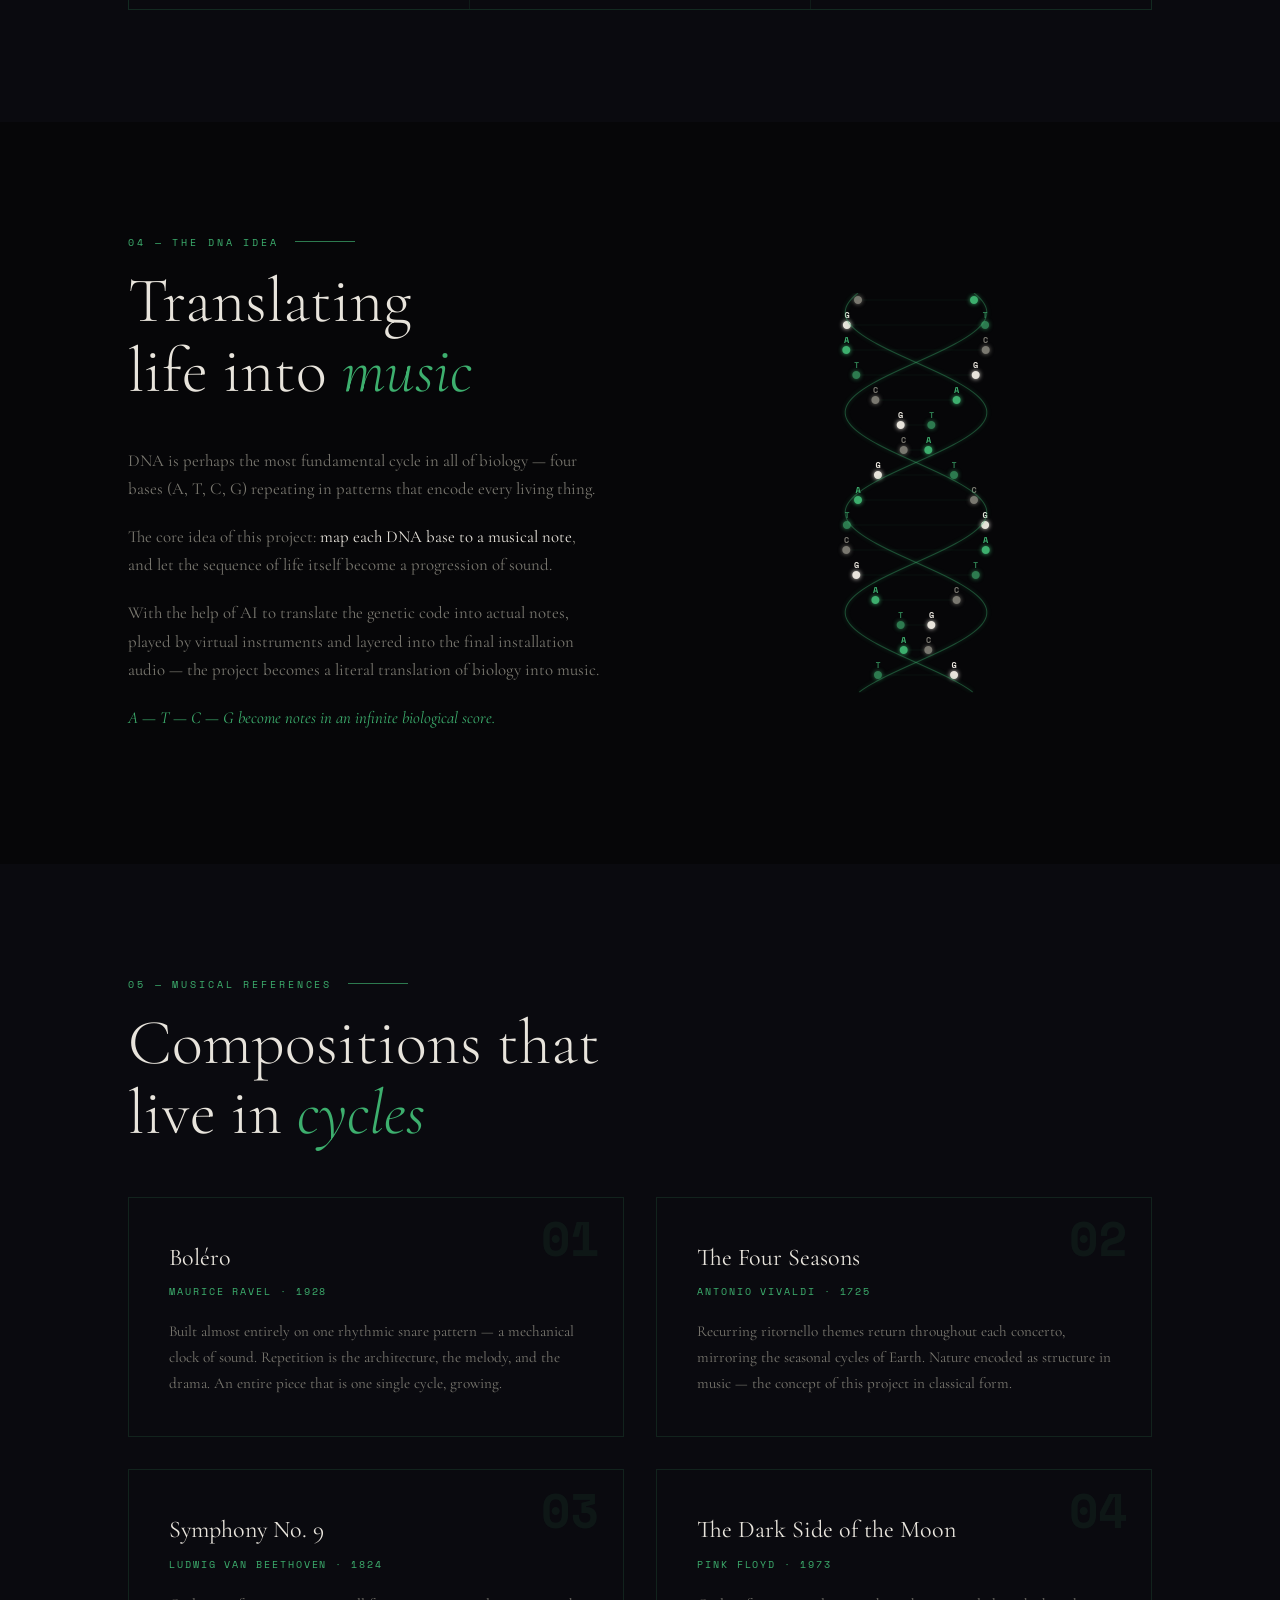
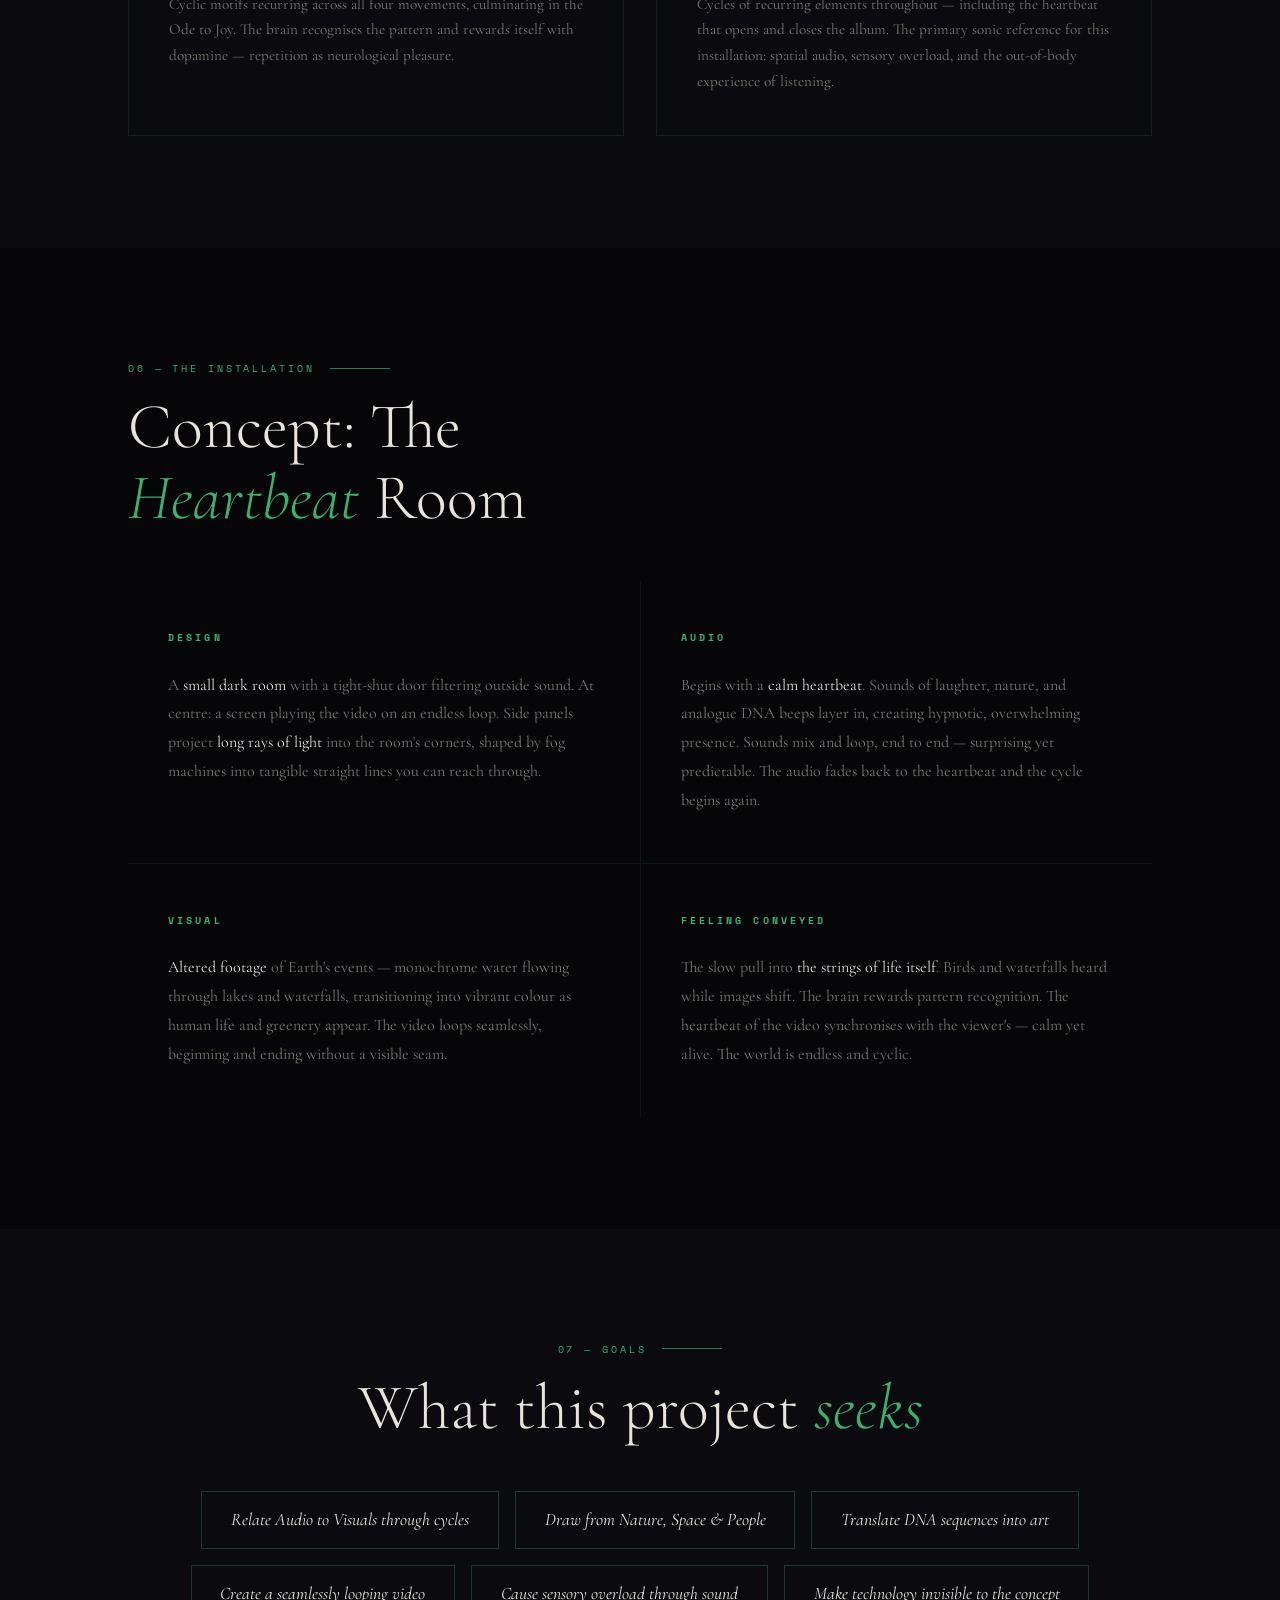
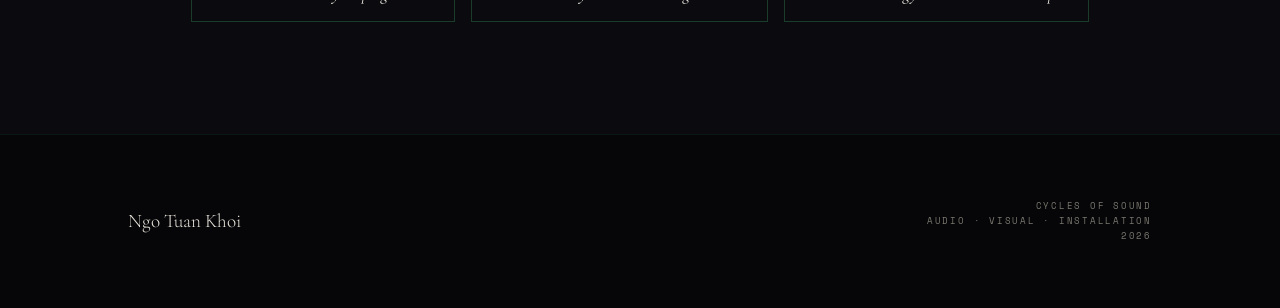
==== commit e09159e7: "Update navigation link to point to 'Watch Film'" ====
--- a/index.html
+++ b/index.html
@@ -553,7 +553,7 @@
   <nav>
     <div class="nav-logo">C / O / S</div>
     <ul class="nav-links">
-      <li><a href="#about">Concept</a></li>
+      <li><a href="statement.html">Watch Film</a></li>
       <li><a href="#sources">Artists</a></li>
       <li><a href="#dna">DNA</a></li>
       <li><a href="#music">Music</a></li>
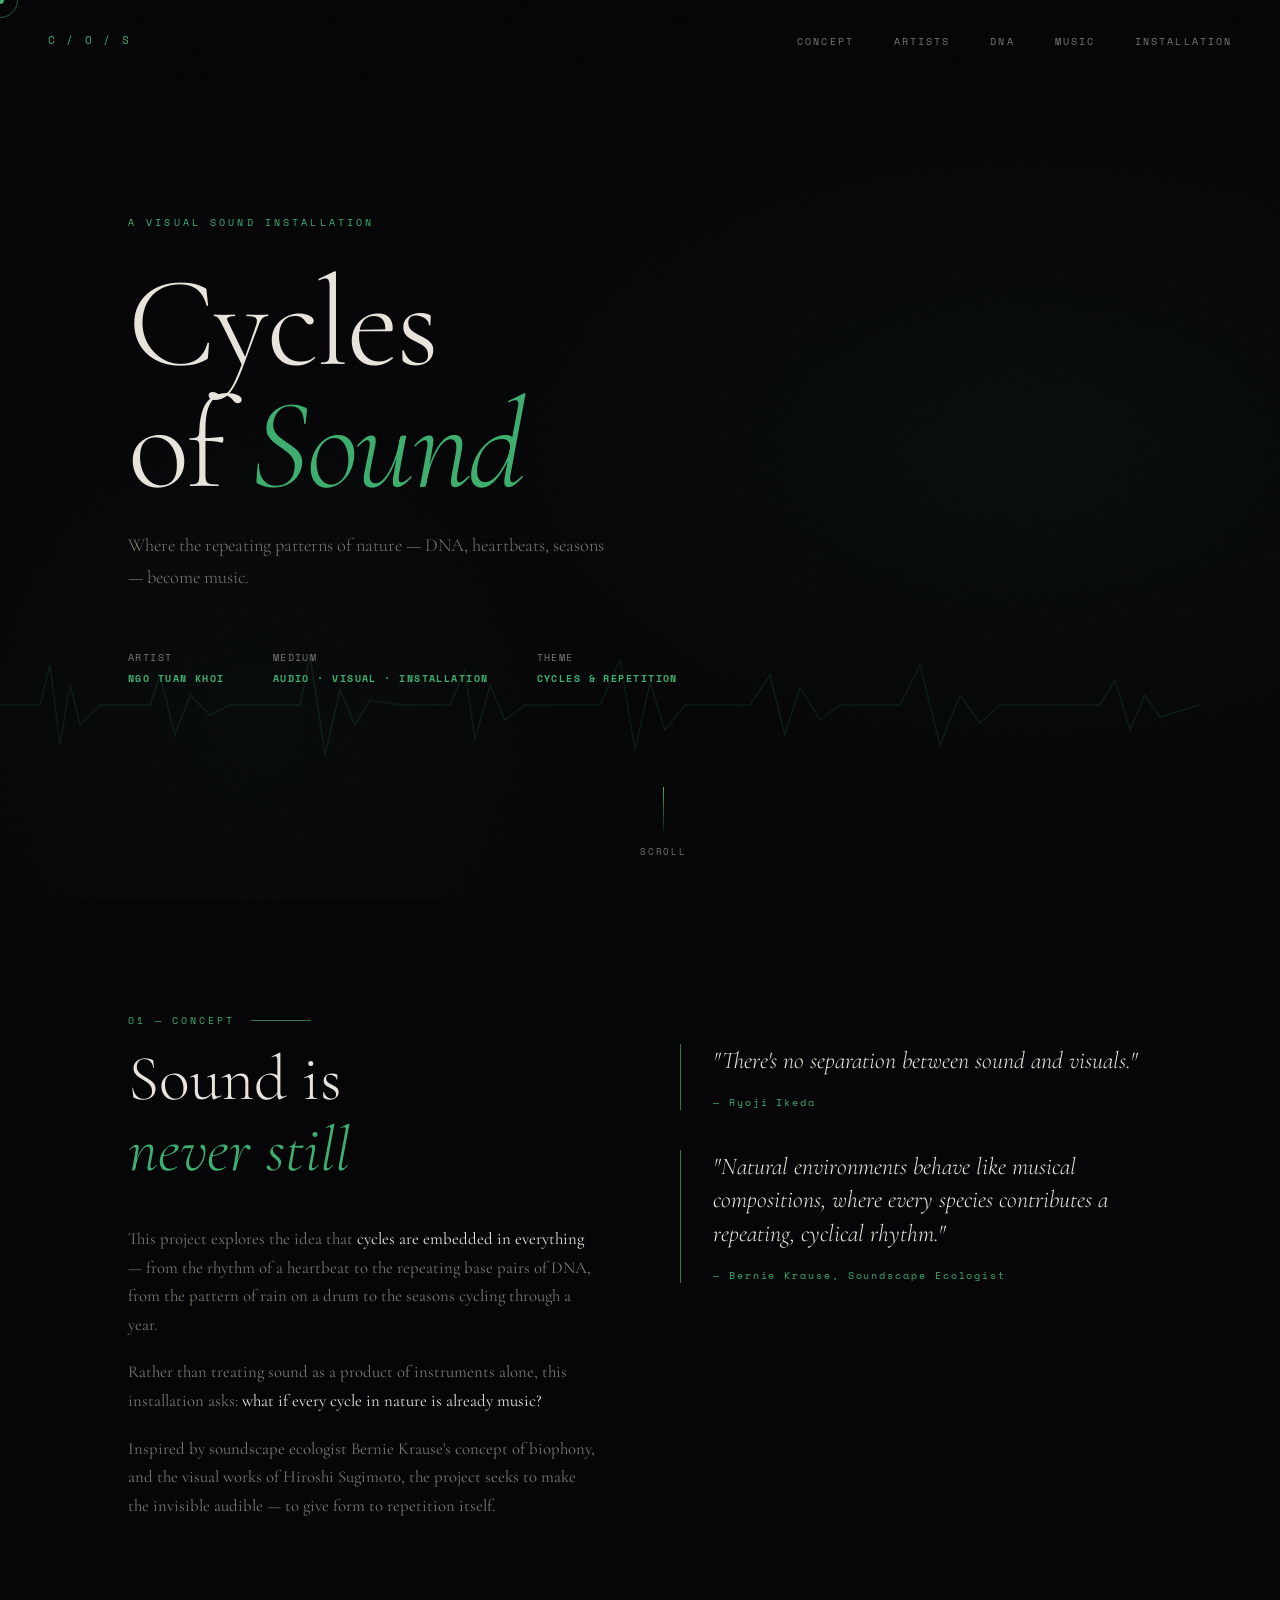
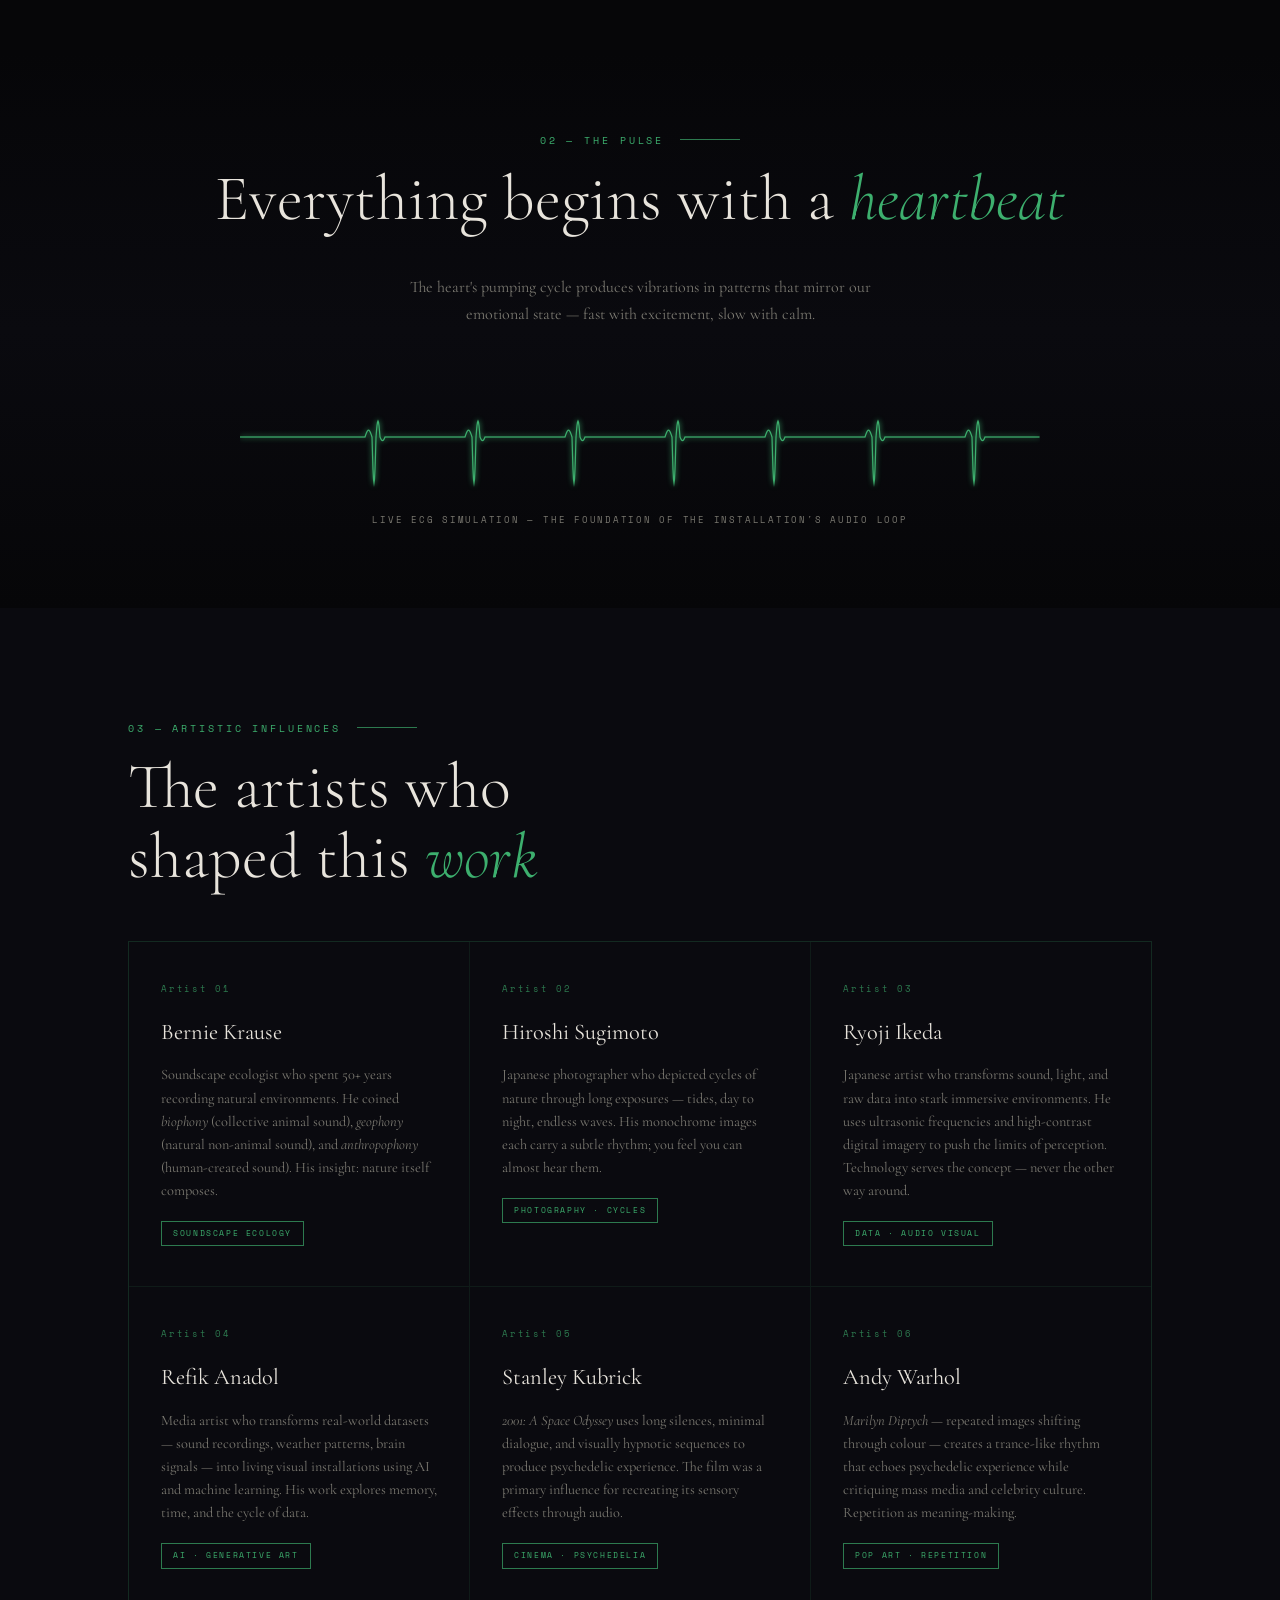
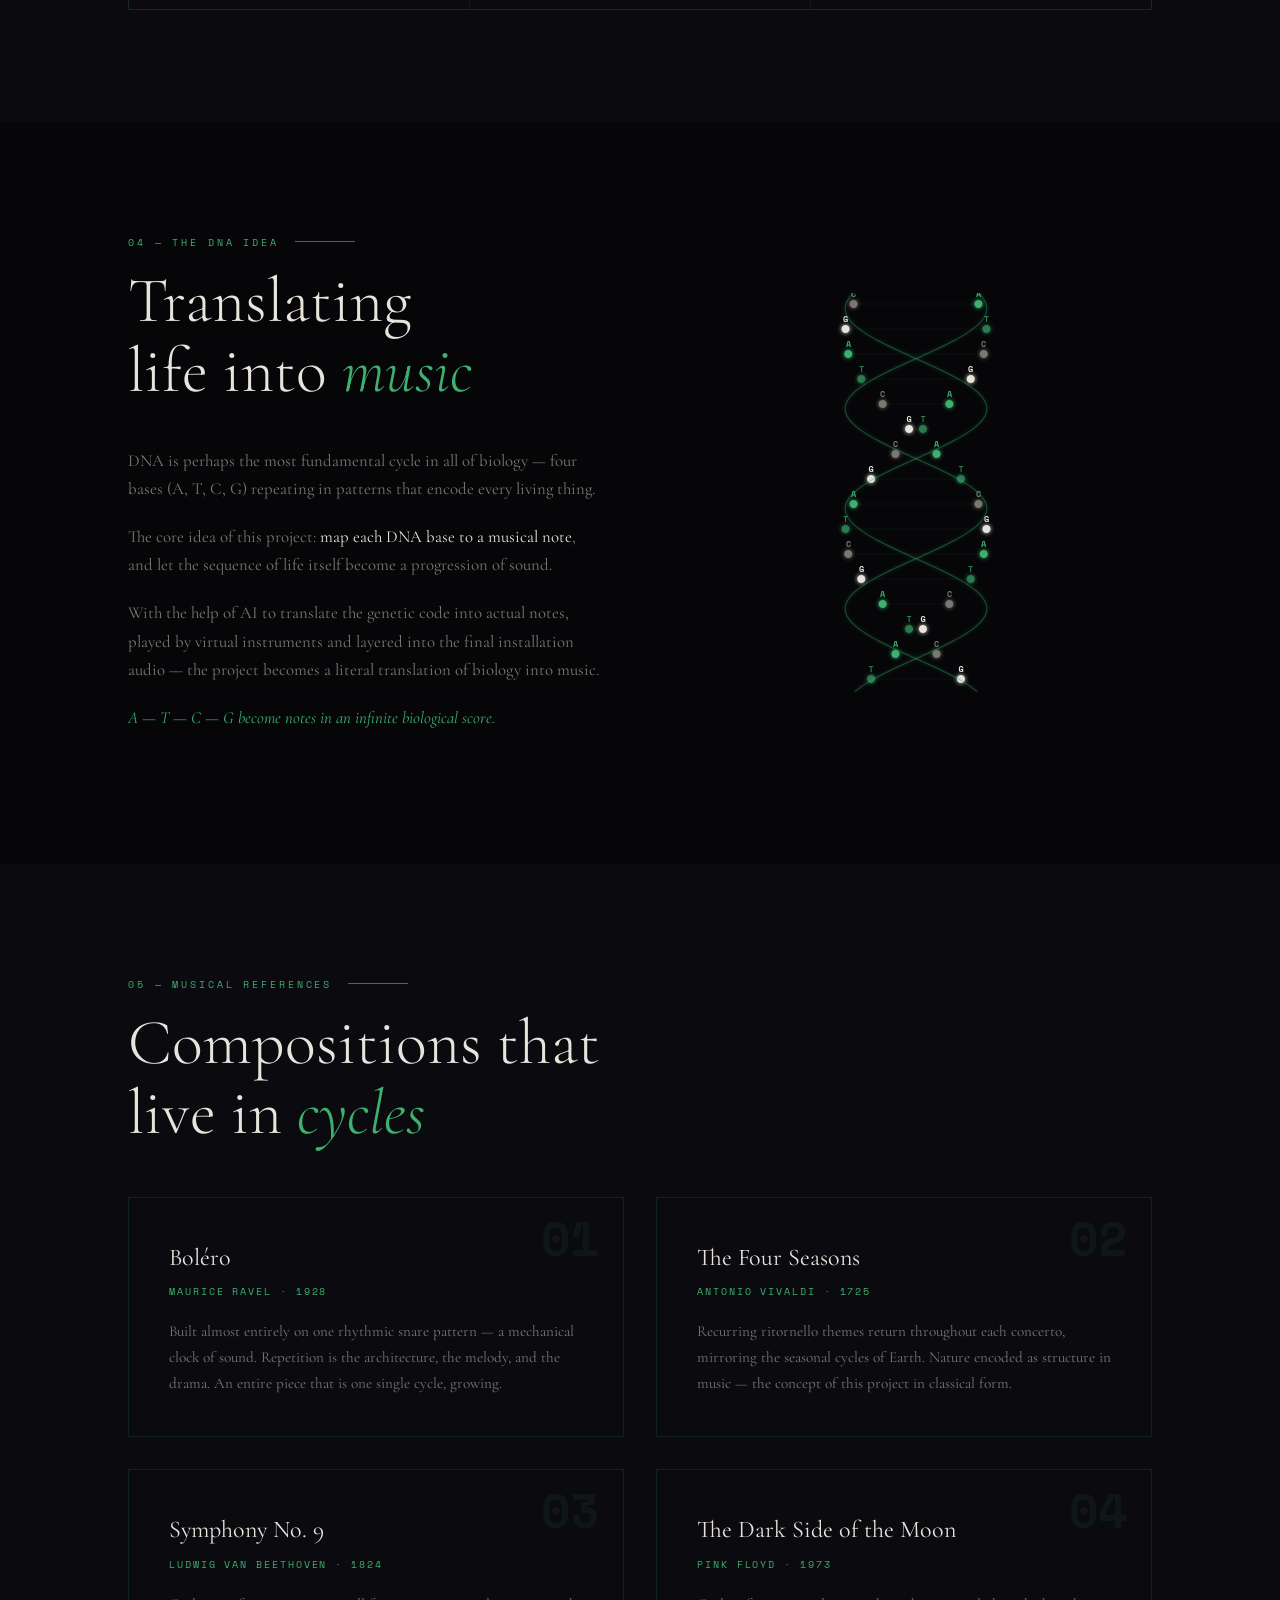
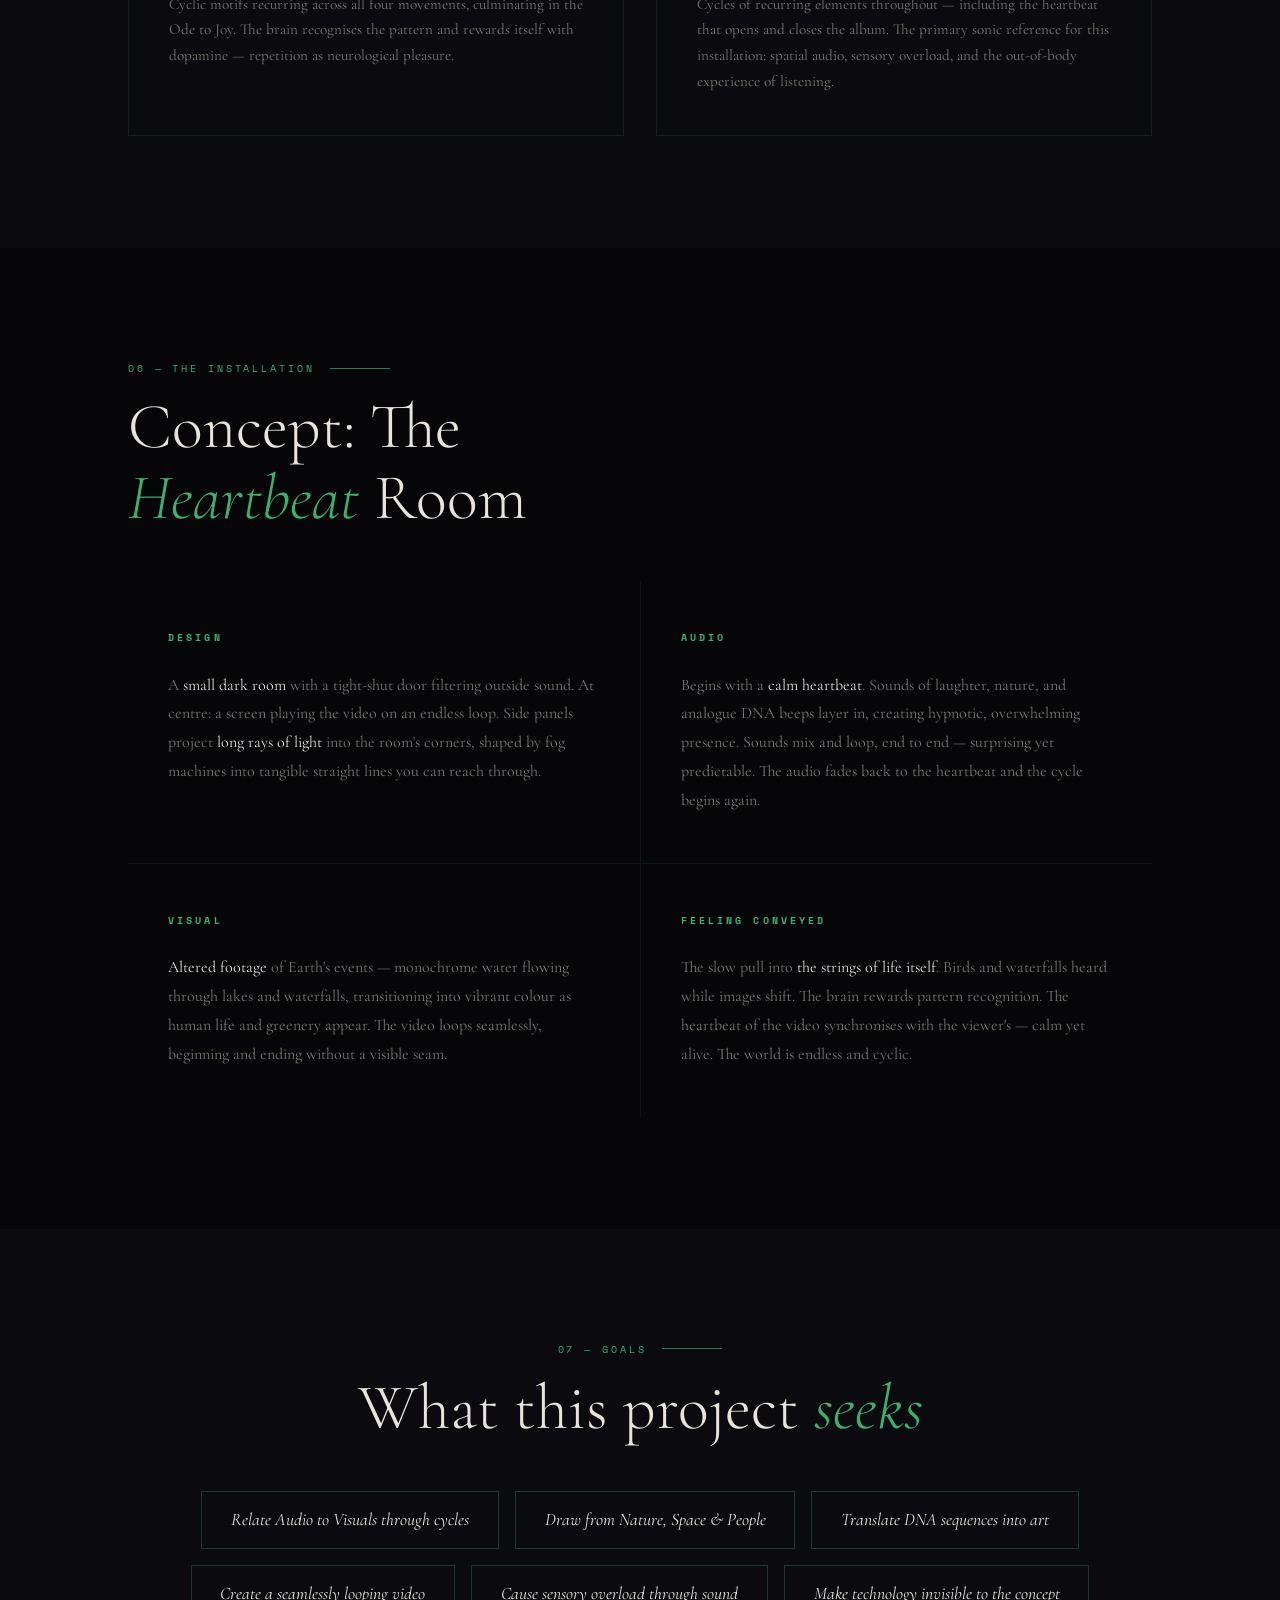
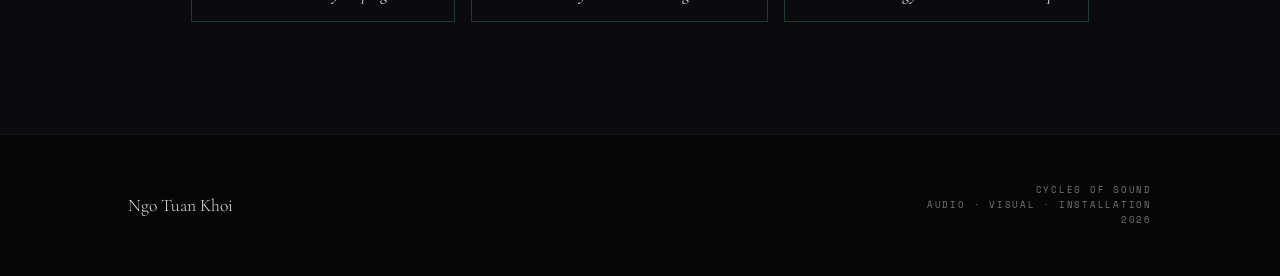
==== commit a7c1918c: "Update index.html" ====
--- a/index.html
+++ b/index.html
@@ -6,240 +6,9 @@
   <title>Cycles of Sound — Ngo Tuan Khoi</title>
   <link rel="preconnect" href="https://fonts.googleapis.com">
   <link href="https://fonts.googleapis.com/css2?family=Cormorant+Garamond:ital,wght@0,300;0,400;0,600;1,300;1,400&family=Space+Mono:wght@400;700&display=swap" rel="stylesheet">
+  <link rel="stylesheet" href="style.css">
   <style>
-    *, *::before, *::after { box-sizing: border-box; margin: 0; padding: 0; }
-
-    :root {
-      --black: #060608;
-      --deep: #0a0a0f;
-      --green: #2d7a4f;
-      --green-bright: #3daf6e;
-      --green-glow: rgba(61, 175, 110, 0.15);
-      --white: #e8e4dc;
-      --muted: #7a7870;
-      --mono: 'Space Mono', monospace;
-      --serif: 'Cormorant Garamond', serif;
-    }
-
-    html { scroll-behavior: smooth; }
-
-    body {
-      background: var(--black);
-      color: var(--white);
-      font-family: var(--serif);
-      font-size: 18px;
-      line-height: 1.7;
-      overflow-x: hidden;
-      cursor: none;
-    }
-
-    /* Custom cursor */
-    .cursor {
-      position: fixed;
-      width: 8px; height: 8px;
-      background: var(--green-bright);
-      border-radius: 50%;
-      pointer-events: none;
-      z-index: 9999;
-      transform: translate(-50%, -50%);
-      transition: width 0.2s, height 0.2s, opacity 0.2s;
-      mix-blend-mode: screen;
-    }
-    .cursor-ring {
-      position: fixed;
-      width: 36px; height: 36px;
-      border: 1px solid rgba(61, 175, 110, 0.5);
-      border-radius: 50%;
-      pointer-events: none;
-      z-index: 9998;
-      transform: translate(-50%, -50%);
-      transition: all 0.12s ease;
-    }
-
-    /* Noise overlay */
-    body::before {
-      content: '';
-      position: fixed;
-      inset: 0;
-      background-image: url("data:image/svg+xml,%3Csvg viewBox='0 0 256 256' xmlns='http://www.w3.org/2000/svg'%3E%3Cfilter id='noise'%3E%3CfeTurbulence type='fractalNoise' baseFrequency='0.9' numOctaves='4' stitchTiles='stitch'/%3E%3C/filter%3E%3Crect width='100%25' height='100%25' filter='url(%23noise)' opacity='0.04'/%3E%3C/svg%3E");
-      pointer-events: none;
-      z-index: 1000;
-      opacity: 0.4;
-    }
-
-    /* ── NAV ── */
-    nav {
-      position: fixed;
-      top: 0; left: 0; right: 0;
-      z-index: 500;
-      display: flex;
-      align-items: center;
-      justify-content: space-between;
-      padding: 1.5rem 3rem;
-      background: linear-gradient(to bottom, rgba(6,6,8,0.95) 0%, transparent 100%);
-    }
-    .nav-logo {
-      font-family: var(--mono);
-      font-size: 0.7rem;
-      letter-spacing: 0.2em;
-      color: var(--green-bright);
-      text-transform: uppercase;
-    }
-    .nav-links {
-      display: flex;
-      gap: 2.5rem;
-      list-style: none;
-    }
-    .nav-links a {
-      font-family: var(--mono);
-      font-size: 0.65rem;
-      letter-spacing: 0.2em;
-      color: var(--muted);
-      text-decoration: none;
-      text-transform: uppercase;
-      transition: color 0.3s;
-    }
-    .nav-links a:hover { color: var(--green-bright); }
-
-    /* ── HERO ── */
-    #hero {
-      min-height: 100vh;
-      display: flex;
-      flex-direction: column;
-      justify-content: center;
-      align-items: flex-start;
-      padding: 0 10vw;
-      position: relative;
-      overflow: hidden;
-    }
-
-    .hero-bg {
-      position: absolute;
-      inset: 0;
-      background:
-        radial-gradient(ellipse 60% 50% at 80% 50%, rgba(45, 122, 79, 0.08) 0%, transparent 70%),
-        radial-gradient(ellipse 40% 60% at 20% 80%, rgba(45, 122, 79, 0.05) 0%, transparent 60%);
-    }
-
-    /* Waveform lines */
-    .waveform-bg {
-      position: absolute;
-      bottom: 15%;
-      left: 0; right: 0;
-      height: 120px;
-      opacity: 0.12;
-    }
-
-    .hero-eyebrow {
-      font-family: var(--mono);
-      font-size: 0.65rem;
-      letter-spacing: 0.3em;
-      color: var(--green-bright);
-      text-transform: uppercase;
-      margin-bottom: 2rem;
-      animation: fadeUp 1s ease both;
-    }
-
-    h1.hero-title {
-      font-family: var(--serif);
-      font-weight: 300;
-      font-size: clamp(4rem, 10vw, 9rem);
-      line-height: 0.95;
-      letter-spacing: -0.02em;
-      margin-bottom: 1.5rem;
-      animation: fadeUp 1s 0.15s ease both;
-    }
-    h1.hero-title em {
-      font-style: italic;
-      color: var(--green-bright);
-    }
-
-    .hero-sub {
-      font-family: var(--serif);
-      font-weight: 300;
-      font-size: 1.15rem;
-      color: var(--muted);
-      max-width: 480px;
-      margin-bottom: 3.5rem;
-      animation: fadeUp 1s 0.3s ease both;
-    }
-
-    .hero-meta {
-      display: flex;
-      gap: 3rem;
-      animation: fadeUp 1s 0.45s ease both;
-    }
-    .hero-meta-item {
-      font-family: var(--mono);
-      font-size: 0.6rem;
-      letter-spacing: 0.15em;
-      text-transform: uppercase;
-    }
-    .hero-meta-item span {
-      display: block;
-      color: var(--muted);
-      margin-bottom: 0.3rem;
-    }
-    .hero-meta-item strong { color: var(--green-bright); }
-
-    .scroll-hint {
-      position: absolute;
-      bottom: 2.5rem;
-      left: 50%;
-      transform: translateX(-50%);
-      display: flex;
-      flex-direction: column;
-      align-items: center;
-      gap: 0.5rem;
-      font-family: var(--mono);
-      font-size: 0.55rem;
-      letter-spacing: 0.2em;
-      color: var(--muted);
-      text-transform: uppercase;
-      animation: fadeUp 1s 0.8s ease both;
-    }
-    .scroll-line {
-      width: 1px;
-      height: 50px;
-      background: linear-gradient(to bottom, var(--green-bright), transparent);
-      animation: scrollPulse 2s ease infinite;
-    }
-
-    /* ── SECTION BASE ── */
-    section {
-      padding: 7rem 10vw;
-      position: relative;
-    }
-
-    .section-label {
-      font-family: var(--mono);
-      font-size: 0.6rem;
-      letter-spacing: 0.3em;
-      color: var(--green-bright);
-      text-transform: uppercase;
-      margin-bottom: 1rem;
-      display: flex;
-      align-items: center;
-      gap: 1rem;
-    }
-    .section-label::after {
-      content: '';
-      flex: 1;
-      max-width: 60px;
-      height: 1px;
-      background: var(--green);
-    }
-
-    h2.section-title {
-      font-family: var(--serif);
-      font-weight: 300;
-      font-size: clamp(2.2rem, 5vw, 4rem);
-      line-height: 1.1;
-      margin-bottom: 2.5rem;
-    }
-    h2.section-title em { font-style: italic; color: var(--green-bright); }
-
-    /* ── ABOUT / CONCEPT ── */
+    /* ── index.html only: About section ── */
     #about {
       display: grid;
       grid-template-columns: 1fr 1fr;
@@ -252,7 +21,6 @@
       font-size: 1.05rem;
     }
     .about-text p strong { color: var(--white); font-weight: 400; }
-
     .about-quote {
       border-left: 1px solid var(--green);
       padding-left: 2rem;
@@ -274,272 +42,8 @@
       color: var(--green-bright);
       font-style: normal;
     }
-
-    /* ── HEARTBEAT VISUALISER ── */
-    #heartbeat-vis {
-      text-align: center;
-      padding: 5rem 10vw;
-      background: linear-gradient(to bottom, var(--black), var(--deep), var(--black));
-    }
-    .heartbeat-canvas-wrap {
-      position: relative;
-      margin: 3rem auto 0;
-      max-width: 800px;
-    }
-    canvas#hb {
-      width: 100%;
-      height: 120px;
-      display: block;
-    }
-    .hb-label {
-      font-family: var(--mono);
-      font-size: 0.55rem;
-      letter-spacing: 0.2em;
-      color: var(--muted);
-      margin-top: 1rem;
-      text-transform: uppercase;
-    }
-
-    /* ── SOURCES GRID ── */
-    #sources {
-      background: var(--deep);
-    }
-    .sources-grid {
-      display: grid;
-      grid-template-columns: repeat(3, 1fr);
-      gap: 1px;
-      background: rgba(61,175,110,0.1);
-      margin-top: 3rem;
-      border: 1px solid rgba(61,175,110,0.1);
-    }
-    .source-card {
-      background: var(--deep);
-      padding: 2.5rem 2rem;
-      transition: background 0.3s;
-    }
-    .source-card:hover { background: rgba(61,175,110,0.05); }
-    .source-num {
-      font-family: var(--mono);
-      font-size: 0.55rem;
-      letter-spacing: 0.2em;
-      color: var(--green);
-      margin-bottom: 1rem;
-    }
-    .source-card h3 {
-      font-family: var(--serif);
-      font-weight: 400;
-      font-size: 1.4rem;
-      margin-bottom: 0.8rem;
-    }
-    .source-card p {
-      font-size: 0.9rem;
-      color: var(--muted);
-      line-height: 1.6;
-    }
-    .source-tag {
-      display: inline-block;
-      margin-top: 1.2rem;
-      font-family: var(--mono);
-      font-size: 0.5rem;
-      letter-spacing: 0.2em;
-      text-transform: uppercase;
-      color: var(--green-bright);
-      border: 1px solid var(--green);
-      padding: 0.3rem 0.7rem;
-    }
-
-    /* ── DNA SECTION ── */
-    #dna {
-      overflow: hidden;
-    }
-    .dna-inner {
-      display: grid;
-      grid-template-columns: 1fr 1fr;
-      gap: 5rem;
-      align-items: center;
-    }
-    .dna-text p {
-      color: var(--muted);
-      font-size: 1.05rem;
-      margin-bottom: 1.2rem;
-    }
-    .dna-text p strong { color: var(--white); font-weight: 400; }
-
-    .dna-vis {
-      position: relative;
-      height: 400px;
-    }
-    canvas#dnaCanvas {
-      width: 100%;
-      height: 100%;
-    }
-
-    /* ── MUSIC SECTION ── */
-    #music {
-      background: var(--deep);
-    }
-    .music-pieces {
-      display: grid;
-      grid-template-columns: 1fr 1fr;
-      gap: 2rem;
-      margin-top: 3rem;
-    }
-    .music-piece {
-      border: 1px solid rgba(61,175,110,0.15);
-      padding: 2.5rem;
-      position: relative;
-      overflow: hidden;
-      transition: border-color 0.3s;
-    }
-    .music-piece:hover { border-color: var(--green); }
-    .music-piece::before {
-      content: '';
-      position: absolute;
-      top: 0; left: 0; right: 0;
-      height: 1px;
-      background: linear-gradient(to right, var(--green-bright), transparent);
-      opacity: 0;
-      transition: opacity 0.3s;
-    }
-    .music-piece:hover::before { opacity: 1; }
-    .music-piece-num {
-      font-family: var(--mono);
-      font-size: 3rem;
-      font-weight: 700;
-      color: rgba(61,175,110,0.08);
-      position: absolute;
-      top: 1rem; right: 1.5rem;
-      line-height: 1;
-    }
-    .music-piece h3 {
-      font-family: var(--serif);
-      font-size: 1.5rem;
-      font-weight: 400;
-      margin-bottom: 0.3rem;
-    }
-    .music-piece .composer {
-      font-family: var(--mono);
-      font-size: 0.6rem;
-      letter-spacing: 0.2em;
-      color: var(--green-bright);
-      text-transform: uppercase;
-      margin-bottom: 1.2rem;
-    }
-    .music-piece p {
-      font-size: 0.95rem;
-      color: var(--muted);
-    }
-
-    /* ── INSTALLATION ── */
-    #installation {
-      background: var(--black);
-    }
-    .install-grid {
-      display: grid;
-      grid-template-columns: repeat(2, 1fr);
-      gap: 1px;
-      background: rgba(61,175,110,0.1);
-      margin-top: 3rem;
-    }
-    .install-cell {
-      background: var(--black);
-      padding: 3rem 2.5rem;
-    }
-    .install-cell h3 {
-      font-family: var(--mono);
-      font-size: 0.65rem;
-      letter-spacing: 0.3em;
-      text-transform: uppercase;
-      color: var(--green-bright);
-      margin-bottom: 1.5rem;
-    }
-    .install-cell p {
-      font-size: 1rem;
-      color: var(--muted);
-      line-height: 1.8;
-    }
-    .install-cell p strong { color: var(--white); font-weight: 400; }
-
-    /* ── GOALS ── */
-    #goals {
-      background: var(--deep);
-      text-align: center;
-    }
-    .goals-list {
-      display: flex;
-      flex-wrap: wrap;
-      justify-content: center;
-      gap: 1rem;
-      margin-top: 3rem;
-      list-style: none;
-    }
-    .goals-list li {
-      border: 1px solid rgba(61,175,110,0.3);
-      padding: 0.8rem 1.8rem;
-      font-family: var(--serif);
-      font-size: 1.1rem;
-      font-style: italic;
-      color: var(--white);
-      transition: all 0.3s;
-    }
-    .goals-list li:hover {
-      border-color: var(--green-bright);
-      background: var(--green-glow);
-      color: var(--green-bright);
-    }
-
-    /* ── FOOTER ── */
-    footer {
-      padding: 4rem 10vw;
-      border-top: 1px solid rgba(61,175,110,0.1);
-      display: flex;
-      align-items: center;
-      justify-content: space-between;
-    }
-    .footer-name {
-      font-family: var(--serif);
-      font-size: 1.2rem;
-      font-weight: 300;
-    }
-    .footer-meta {
-      font-family: var(--mono);
-      font-size: 0.55rem;
-      letter-spacing: 0.2em;
-      color: var(--muted);
-      text-transform: uppercase;
-      text-align: right;
-    }
-
-    /* ── ANIMATIONS ── */
-    @keyframes fadeUp {
-      from { opacity: 0; transform: translateY(24px); }
-      to   { opacity: 1; transform: translateY(0); }
-    }
-    @keyframes scrollPulse {
-      0%,100% { opacity: 0.4; }
-      50%      { opacity: 1; }
-    }
-
-    /* Fade-in on scroll */
-    .reveal {
-      opacity: 0;
-      transform: translateY(30px);
-      transition: opacity 0.8s ease, transform 0.8s ease;
-    }
-    .reveal.visible {
-      opacity: 1;
-      transform: translateY(0);
-    }
-
-    /* ── RESPONSIVE ── */
-    @media (max-width: 900px) {
-      #about, .dna-inner { grid-template-columns: 1fr; gap: 3rem; }
-      .sources-grid, .music-pieces, .install-grid { grid-template-columns: 1fr; }
-      nav { padding: 1.2rem 1.5rem; }
-      .nav-links { gap: 1.2rem; }
-      section { padding: 5rem 6vw; }
-      footer { flex-direction: column; gap: 1.5rem; text-align: center; }
-      .footer-meta { text-align: center; }
+    @media (max-width: 960px) {
+      #about { grid-template-columns: 1fr; gap: 3rem; }
     }
   </style>
 </head>
@@ -553,7 +57,7 @@
   <nav>
     <div class="nav-logo">C / O / S</div>
     <ul class="nav-links">
-      <li><a href="statement.html">Watch Film</a></li>
+      <li><a href="#about">Concept</a></li>
       <li><a href="#sources">Artists</a></li>
       <li><a href="#dna">DNA</a></li>
       <li><a href="#music">Music</a></li>
--- a/style.css
+++ b/style.css
@@ -0,0 +1,1084 @@
+/* ============================================================
+   CYCLES OF SOUND — Ngo Tuan Khoi
+   Shared stylesheet · style.css
+   ============================================================
+
+   TABLE OF CONTENTS
+   1.  Reset & Variables
+   2.  Base & Body
+   3.  Noise Overlay
+   4.  Custom Cursor
+   5.  Navigation
+   6.  Footer
+   7.  Animations & Scroll Reveal
+   8.  Shared Section Primitives
+   9.  Shared Card / Grid Patterns
+   10. index.html — Hero
+   11. index.html — Heartbeat Visualiser
+   12. index.html — Sources Grid
+   13. index.html — DNA Section
+   14. index.html — Music Section
+   15. index.html — Installation Section
+   16. index.html — Goals Section
+   17. statement.html — Page Header
+   18. statement.html — Article / Sidebar Layout
+   19. statement.html — Article Typography
+   20. statement.html — Video Embed
+   21. statement.html — Sidebar Components
+   22. Responsive
+   ============================================================ */
+
+
+/* ── 1. RESET & VARIABLES ─────────────────────────────────── */
+
+*, *::before, *::after {
+  box-sizing: border-box;
+  margin: 0;
+  padding: 0;
+}
+
+:root {
+  --black:        #060608;
+  --deep:         #0a0a0f;
+  --green:        #2d7a4f;
+  --green-bright: #3daf6e;
+  --green-glow:   rgba(61, 175, 110, 0.12);
+  --white:        #e8e4dc;
+  --muted:        #7a7870;
+  --mono:         'Space Mono', monospace;
+  --serif:        'Cormorant Garamond', serif;
+}
+
+
+/* ── 2. BASE & BODY ───────────────────────────────────────── */
+
+html {
+  scroll-behavior: smooth;
+}
+
+body {
+  background:   var(--black);
+  color:        var(--white);
+  font-family:  var(--serif);
+  font-size:    18px;
+  line-height:  1.7;
+  overflow-x:   hidden;
+  cursor:       none;
+}
+
+
+/* ── 3. NOISE OVERLAY ─────────────────────────────────────── */
+
+body::before {
+  content: '';
+  position: fixed;
+  inset: 0;
+  background-image: url("data:image/svg+xml,%3Csvg viewBox='0 0 256 256' xmlns='http://www.w3.org/2000/svg'%3E%3Cfilter id='noise'%3E%3CfeTurbulence type='fractalNoise' baseFrequency='0.9' numOctaves='4' stitchTiles='stitch'/%3E%3C/filter%3E%3Crect width='100%25' height='100%25' filter='url(%23noise)' opacity='0.04'/%3E%3C/svg%3E");
+  pointer-events: none;
+  z-index: 1000;
+  opacity: 0.4;
+}
+
+
+/* ── 4. CUSTOM CURSOR ─────────────────────────────────────── */
+
+.cursor {
+  position:      fixed;
+  width:         8px;
+  height:        8px;
+  background:    var(--green-bright);
+  border-radius: 50%;
+  pointer-events: none;
+  z-index:       9999;
+  transform:     translate(-50%, -50%);
+  transition:    width 0.2s, height 0.2s, opacity 0.2s;
+  mix-blend-mode: screen;
+}
+
+.cursor-ring {
+  position:      fixed;
+  width:         36px;
+  height:        36px;
+  border:        1px solid rgba(61, 175, 110, 0.5);
+  border-radius: 50%;
+  pointer-events: none;
+  z-index:       9998;
+  transform:     translate(-50%, -50%);
+  transition:    all 0.12s ease;
+}
+
+
+/* ── 5. NAVIGATION ────────────────────────────────────────── */
+
+nav {
+  position:   fixed;
+  top: 0; left: 0; right: 0;
+  z-index:    500;
+  display:    flex;
+  align-items: center;
+  justify-content: space-between;
+  padding:    1.5rem 3rem;
+  background: linear-gradient(to bottom, rgba(6,6,8,0.97) 0%, transparent 100%);
+}
+
+.nav-logo {
+  font-family:     var(--mono);
+  font-size:       0.7rem;
+  letter-spacing:  0.2em;
+  color:           var(--green-bright);
+  text-transform:  uppercase;
+  text-decoration: none;
+}
+
+.nav-links {
+  display:    flex;
+  gap:        2.5rem;
+  list-style: none;
+}
+
+.nav-links a {
+  font-family:     var(--mono);
+  font-size:       0.65rem;
+  letter-spacing:  0.2em;
+  color:           var(--muted);
+  text-decoration: none;
+  text-transform:  uppercase;
+  transition:      color 0.3s;
+}
+
+.nav-links a:hover,
+.nav-links a.active {
+  color: var(--green-bright);
+}
+
+
+/* ── 6. FOOTER ────────────────────────────────────────────── */
+
+footer {
+  padding:     3rem 10vw;
+  border-top:  1px solid rgba(61, 175, 110, 0.1);
+  display:     flex;
+  align-items: center;
+  justify-content: space-between;
+}
+
+.footer-name {
+  font-family:  var(--serif);
+  font-size:    1.1rem;
+  font-weight:  300;
+}
+
+.footer-meta {
+  font-family:    var(--mono);
+  font-size:      0.55rem;
+  letter-spacing: 0.2em;
+  color:          var(--muted);
+  text-transform: uppercase;
+  text-align:     right;
+}
+
+
+/* ── 7. ANIMATIONS & SCROLL REVEAL ───────────────────────── */
+
+@keyframes fadeUp {
+  from { opacity: 0; transform: translateY(24px); }
+  to   { opacity: 1; transform: translateY(0); }
+}
+
+@keyframes scrollPulse {
+  0%, 100% { opacity: 0.4; }
+  50%       { opacity: 1; }
+}
+
+.reveal {
+  opacity:    0;
+  transform:  translateY(30px);
+  transition: opacity 0.8s ease, transform 0.8s ease;
+}
+
+.reveal.visible {
+  opacity:   1;
+  transform: translateY(0);
+}
+
+
+/* ── 8. SHARED SECTION PRIMITIVES ─────────────────────────── */
+
+section {
+  padding:  7rem 10vw;
+  position: relative;
+}
+
+.section-label {
+  font-family:    var(--mono);
+  font-size:      0.6rem;
+  letter-spacing: 0.3em;
+  color:          var(--green-bright);
+  text-transform: uppercase;
+  margin-bottom:  1rem;
+  display:        flex;
+  align-items:    center;
+  gap:            1rem;
+}
+
+.section-label::after {
+  content:    '';
+  flex:       1;
+  max-width:  60px;
+  height:     1px;
+  background: var(--green);
+}
+
+h2.section-title {
+  font-family:   var(--serif);
+  font-weight:   300;
+  font-size:     clamp(2.2rem, 5vw, 4rem);
+  line-height:   1.1;
+  margin-bottom: 2.5rem;
+}
+
+h2.section-title em {
+  font-style: italic;
+  color:      var(--green-bright);
+}
+
+
+/* ── 9. SHARED CARD / GRID PATTERNS ──────────────────────── */
+
+/* 1px-gap grid used by sources and install sections */
+.gap-grid {
+  display:    grid;
+  gap:        1px;
+  background: rgba(61, 175, 110, 0.1);
+  border:     1px solid rgba(61, 175, 110, 0.1);
+  margin-top: 3rem;
+}
+
+.gap-grid-cell {
+  background:  var(--deep);
+  padding:     2.5rem 2rem;
+  transition:  background 0.3s;
+}
+
+.gap-grid-cell:hover {
+  background: rgba(61, 175, 110, 0.05);
+}
+
+
+/* ── 10. INDEX — HERO ─────────────────────────────────────── */
+
+#hero {
+  min-height:     100vh;
+  display:        flex;
+  flex-direction: column;
+  justify-content: center;
+  align-items:    flex-start;
+  padding:        0 10vw;
+  position:       relative;
+  overflow:       hidden;
+}
+
+.hero-bg {
+  position: absolute;
+  inset: 0;
+  background:
+    radial-gradient(ellipse 60% 50% at 80% 50%, rgba(45, 122, 79, 0.08) 0%, transparent 70%),
+    radial-gradient(ellipse 40% 60% at 20% 80%, rgba(45, 122, 79, 0.05) 0%, transparent 60%);
+}
+
+.waveform-bg {
+  position: absolute;
+  bottom:   15%;
+  left: 0; right: 0;
+  height:   120px;
+  opacity:  0.12;
+}
+
+.hero-eyebrow {
+  font-family:    var(--mono);
+  font-size:      0.65rem;
+  letter-spacing: 0.3em;
+  color:          var(--green-bright);
+  text-transform: uppercase;
+  margin-bottom:  2rem;
+  animation:      fadeUp 1s ease both;
+}
+
+h1.hero-title {
+  font-family:    var(--serif);
+  font-weight:    300;
+  font-size:      clamp(4rem, 10vw, 9rem);
+  line-height:    0.95;
+  letter-spacing: -0.02em;
+  margin-bottom:  1.5rem;
+  animation:      fadeUp 1s 0.15s ease both;
+}
+
+h1.hero-title em {
+  font-style: italic;
+  color:      var(--green-bright);
+}
+
+.hero-sub {
+  font-family:   var(--serif);
+  font-weight:   300;
+  font-size:     1.15rem;
+  color:         var(--muted);
+  max-width:     480px;
+  margin-bottom: 3.5rem;
+  animation:     fadeUp 1s 0.3s ease both;
+}
+
+.hero-meta {
+  display:   flex;
+  gap:       3rem;
+  animation: fadeUp 1s 0.45s ease both;
+}
+
+.hero-meta-item {
+  font-family:    var(--mono);
+  font-size:      0.6rem;
+  letter-spacing: 0.15em;
+  text-transform: uppercase;
+}
+
+.hero-meta-item span {
+  display:       block;
+  color:         var(--muted);
+  margin-bottom: 0.3rem;
+}
+
+.hero-meta-item strong {
+  color: var(--green-bright);
+}
+
+.scroll-hint {
+  position:       absolute;
+  bottom:         2.5rem;
+  left:           50%;
+  transform:      translateX(-50%);
+  display:        flex;
+  flex-direction: column;
+  align-items:    center;
+  gap:            0.5rem;
+  font-family:    var(--mono);
+  font-size:      0.55rem;
+  letter-spacing: 0.2em;
+  color:          var(--muted);
+  text-transform: uppercase;
+  animation:      fadeUp 1s 0.8s ease both;
+}
+
+.scroll-line {
+  width:      1px;
+  height:     50px;
+  background: linear-gradient(to bottom, var(--green-bright), transparent);
+  animation:  scrollPulse 2s ease infinite;
+}
+
+
+/* ── 11. INDEX — HEARTBEAT VISUALISER ────────────────────── */
+
+#heartbeat-vis {
+  text-align: center;
+  padding:    5rem 10vw;
+  background: linear-gradient(to bottom, var(--black), var(--deep), var(--black));
+}
+
+.heartbeat-canvas-wrap {
+  position:   relative;
+  margin:     3rem auto 0;
+  max-width:  800px;
+}
+
+canvas#hb {
+  width:   100%;
+  height:  120px;
+  display: block;
+}
+
+.hb-label {
+  font-family:    var(--mono);
+  font-size:      0.55rem;
+  letter-spacing: 0.2em;
+  color:          var(--muted);
+  margin-top:     1rem;
+  text-transform: uppercase;
+}
+
+
+/* ── 12. INDEX — SOURCES GRID ─────────────────────────────── */
+
+#sources {
+  background: var(--deep);
+}
+
+.sources-grid {
+  display:    grid;
+  grid-template-columns: repeat(3, 1fr);
+  gap:        1px;
+  background: rgba(61, 175, 110, 0.1);
+  margin-top: 3rem;
+  border:     1px solid rgba(61, 175, 110, 0.1);
+}
+
+.source-card {
+  background:  var(--deep);
+  padding:     2.5rem 2rem;
+  transition:  background 0.3s;
+}
+
+.source-card:hover {
+  background: rgba(61, 175, 110, 0.05);
+}
+
+.source-num {
+  font-family:    var(--mono);
+  font-size:      0.55rem;
+  letter-spacing: 0.2em;
+  color:          var(--green);
+  margin-bottom:  1rem;
+}
+
+.source-card h3 {
+  font-family:   var(--serif);
+  font-weight:   400;
+  font-size:     1.4rem;
+  margin-bottom: 0.8rem;
+}
+
+.source-card p {
+  font-size:   0.9rem;
+  color:       var(--muted);
+  line-height: 1.6;
+}
+
+.source-tag {
+  display:        inline-block;
+  margin-top:     1.2rem;
+  font-family:    var(--mono);
+  font-size:      0.5rem;
+  letter-spacing: 0.2em;
+  text-transform: uppercase;
+  color:          var(--green-bright);
+  border:         1px solid var(--green);
+  padding:        0.3rem 0.7rem;
+}
+
+
+/* ── 13. INDEX — DNA SECTION ──────────────────────────────── */
+
+#dna {
+  overflow: hidden;
+}
+
+.dna-inner {
+  display:     grid;
+  grid-template-columns: 1fr 1fr;
+  gap:         5rem;
+  align-items: center;
+}
+
+.dna-text p {
+  color:         var(--muted);
+  font-size:     1.05rem;
+  margin-bottom: 1.2rem;
+}
+
+.dna-text p strong { color: var(--white); font-weight: 400; }
+
+.dna-vis {
+  position: relative;
+  height:   400px;
+}
+
+canvas#dnaCanvas {
+  width:  100%;
+  height: 100%;
+}
+
+
+/* ── 14. INDEX — MUSIC SECTION ────────────────────────────── */
+
+#music {
+  background: var(--deep);
+}
+
+.music-pieces {
+  display:               grid;
+  grid-template-columns: 1fr 1fr;
+  gap:                   2rem;
+  margin-top:            3rem;
+}
+
+.music-piece {
+  border:     1px solid rgba(61, 175, 110, 0.15);
+  padding:    2.5rem;
+  position:   relative;
+  overflow:   hidden;
+  transition: border-color 0.3s;
+}
+
+.music-piece:hover {
+  border-color: var(--green);
+}
+
+.music-piece::before {
+  content:    '';
+  position:   absolute;
+  top: 0; left: 0; right: 0;
+  height:     1px;
+  background: linear-gradient(to right, var(--green-bright), transparent);
+  opacity:    0;
+  transition: opacity 0.3s;
+}
+
+.music-piece:hover::before {
+  opacity: 1;
+}
+
+.music-piece-num {
+  font-family:  var(--mono);
+  font-size:    3rem;
+  font-weight:  700;
+  color:        rgba(61, 175, 110, 0.08);
+  position:     absolute;
+  top:          1rem;
+  right:        1.5rem;
+  line-height:  1;
+}
+
+.music-piece h3 {
+  font-family:   var(--serif);
+  font-size:     1.5rem;
+  font-weight:   400;
+  margin-bottom: 0.3rem;
+}
+
+.music-piece .composer {
+  font-family:    var(--mono);
+  font-size:      0.6rem;
+  letter-spacing: 0.2em;
+  color:          var(--green-bright);
+  text-transform: uppercase;
+  margin-bottom:  1.2rem;
+}
+
+.music-piece p {
+  font-size: 0.95rem;
+  color:     var(--muted);
+}
+
+
+/* ── 15. INDEX — INSTALLATION SECTION ────────────────────── */
+
+#installation {
+  background: var(--black);
+}
+
+.install-grid {
+  display:               grid;
+  grid-template-columns: repeat(2, 1fr);
+  gap:                   1px;
+  background:            rgba(61, 175, 110, 0.1);
+  margin-top:            3rem;
+}
+
+.install-cell {
+  background: var(--black);
+  padding:    3rem 2.5rem;
+}
+
+.install-cell h3 {
+  font-family:    var(--mono);
+  font-size:      0.65rem;
+  letter-spacing: 0.3em;
+  text-transform: uppercase;
+  color:          var(--green-bright);
+  margin-bottom:  1.5rem;
+}
+
+.install-cell p {
+  font-size:   1rem;
+  color:       var(--muted);
+  line-height: 1.8;
+}
+
+.install-cell p strong {
+  color:       var(--white);
+  font-weight: 400;
+}
+
+
+/* ── 16. INDEX — GOALS SECTION ────────────────────────────── */
+
+#goals {
+  background:  var(--deep);
+  text-align:  center;
+}
+
+.goals-list {
+  display:         flex;
+  flex-wrap:       wrap;
+  justify-content: center;
+  gap:             1rem;
+  margin-top:      3rem;
+  list-style:      none;
+}
+
+.goals-list li {
+  border:      1px solid rgba(61, 175, 110, 0.3);
+  padding:     0.8rem 1.8rem;
+  font-family: var(--serif);
+  font-size:   1.1rem;
+  font-style:  italic;
+  color:       var(--white);
+  transition:  all 0.3s;
+}
+
+.goals-list li:hover {
+  border-color: var(--green-bright);
+  background:   var(--green-glow);
+  color:        var(--green-bright);
+}
+
+
+/* ── 17. STATEMENT — PAGE HEADER ──────────────────────────── */
+
+header {
+  min-height:     60vh;
+  display:        flex;
+  flex-direction: column;
+  justify-content: flex-end;
+  padding:        8rem 10vw 5rem;
+  position:       relative;
+  overflow:       hidden;
+  border-bottom:  1px solid rgba(61, 175, 110, 0.1);
+}
+
+.header-bg {
+  position: absolute;
+  inset: 0;
+  background:
+    radial-gradient(ellipse 50% 80% at 90% 20%, rgba(45, 122, 79, 0.07) 0%, transparent 60%),
+    radial-gradient(ellipse 30% 50% at 10% 90%, rgba(45, 122, 79, 0.04) 0%, transparent 60%);
+}
+
+.header-rule {
+  position:   absolute;
+  left:       calc(10vw - 1px);
+  top: 0; bottom: 0;
+  width:      1px;
+  background: linear-gradient(to bottom, transparent, var(--green) 30%, var(--green) 70%, transparent);
+  opacity:    0.3;
+}
+
+.header-eyebrow {
+  font-family:    var(--mono);
+  font-size:      0.6rem;
+  letter-spacing: 0.3em;
+  color:          var(--green-bright);
+  text-transform: uppercase;
+  margin-bottom:  1.5rem;
+  animation:      fadeUp 0.8s ease both;
+}
+
+h1.page-title {
+  font-family:    var(--serif);
+  font-weight:    300;
+  font-size:      clamp(2.8rem, 6vw, 6rem);
+  line-height:    1.05;
+  letter-spacing: -0.02em;
+  margin-bottom:  2rem;
+  animation:      fadeUp 0.8s 0.1s ease both;
+}
+
+h1.page-title em {
+  font-style: italic;
+  color:      var(--green-bright);
+}
+
+.header-meta {
+  display:   flex;
+  gap:       3rem;
+  flex-wrap: wrap;
+  animation: fadeUp 0.8s 0.2s ease both;
+}
+
+.meta-item {
+  font-family:    var(--mono);
+  font-size:      0.58rem;
+  letter-spacing: 0.15em;
+  text-transform: uppercase;
+}
+
+.meta-item span {
+  display:       block;
+  color:         var(--muted);
+  margin-bottom: 0.25rem;
+}
+
+.meta-item strong {
+  color: var(--white);
+}
+
+
+/* ── 18. STATEMENT — ARTICLE / SIDEBAR LAYOUT ─────────────── */
+
+.page-body {
+  display:               grid;
+  grid-template-columns: 1fr 280px;
+  gap:                   0;
+  max-width:             1300px;
+  margin:                0 auto;
+  padding:               0 10vw;
+  align-items:           start;
+}
+
+article {
+  padding:      5rem 4rem 8rem 0;
+  border-right: 1px solid rgba(61, 175, 110, 0.08);
+}
+
+aside {
+  padding:  5rem 0 5rem 3rem;
+  position: sticky;
+  top:      5rem;
+}
+
+
+/* ── 19. STATEMENT — ARTICLE TYPOGRAPHY ───────────────────── */
+
+.article-section {
+  margin-bottom: 4rem;
+}
+
+.article-section-label {
+  font-family:    var(--mono);
+  font-size:      0.55rem;
+  letter-spacing: 0.3em;
+  color:          var(--green);
+  text-transform: uppercase;
+  margin-bottom:  1.2rem;
+  display:        flex;
+  align-items:    center;
+  gap:            0.8rem;
+}
+
+.article-section-label::before {
+  content:    '';
+  width:      20px;
+  height:     1px;
+  background: var(--green);
+}
+
+h2.article-h2 {
+  font-family:    var(--serif);
+  font-weight:    300;
+  font-size:      clamp(1.8rem, 3vw, 2.6rem);
+  line-height:    1.15;
+  margin-bottom:  1.5rem;
+  letter-spacing: -0.01em;
+}
+
+h2.article-h2 em {
+  font-style: italic;
+  color:      var(--green-bright);
+}
+
+.article-body p {
+  color:         var(--muted);
+  margin-bottom: 1.4rem;
+  font-size:     1.05rem;
+}
+
+.article-body p strong { color: var(--white);  font-weight: 400; }
+.article-body p em     { font-style: italic; color: var(--white); }
+
+.pull-quote {
+  margin:     3rem 0;
+  padding:    2rem 2.5rem;
+  border-left: 2px solid var(--green-bright);
+  background: var(--green-glow);
+}
+
+.pull-quote p {
+  font-size:  1.45rem;
+  font-style: italic;
+  color:      var(--white);
+  line-height: 1.4;
+  margin:     0;
+}
+
+.back-link {
+  display:        inline-flex;
+  align-items:    center;
+  gap:            0.6rem;
+  font-family:    var(--mono);
+  font-size:      0.58rem;
+  letter-spacing: 0.15em;
+  text-transform: uppercase;
+  color:          var(--muted);
+  text-decoration: none;
+  transition:     color 0.2s;
+  margin-bottom:  3rem;
+}
+
+.back-link:hover { color: var(--green-bright); }
+
+.back-link svg {
+  width:      14px;
+  transition: transform 0.2s;
+}
+
+.back-link:hover svg {
+  transform: translateX(-3px);
+}
+
+
+/* ── 20. STATEMENT — VIDEO EMBED ──────────────────────────── */
+
+.video-section {
+  margin: 3.5rem 0;
+}
+
+.video-label {
+  font-family:    var(--mono);
+  font-size:      0.55rem;
+  letter-spacing: 0.25em;
+  text-transform: uppercase;
+  color:          var(--green-bright);
+  margin-bottom:  1rem;
+  display:        flex;
+  align-items:    center;
+  gap:            0.8rem;
+}
+
+.video-label::before {
+  content:    '';
+  width:      20px;
+  height:     1px;
+  background: var(--green);
+}
+
+.video-wrapper {
+  position:       relative;
+  padding-bottom: 56.25%; /* 16:9 */
+  height:         0;
+  overflow:       hidden;
+  background:     var(--deep);
+  border:         1px solid rgba(61, 175, 110, 0.2);
+}
+
+.video-wrapper iframe {
+  position: absolute;
+  top: 0; left: 0;
+  width:  100%;
+  height: 100%;
+  border: 0;
+}
+
+.video-placeholder {
+  position:        absolute;
+  inset:           0;
+  display:         flex;
+  flex-direction:  column;
+  align-items:     center;
+  justify-content: center;
+  gap:             1rem;
+  background:      var(--deep);
+}
+
+.video-placeholder .ph-icon {
+  width:           56px;
+  height:          56px;
+  border:          1px solid var(--green);
+  border-radius:   50%;
+  display:         flex;
+  align-items:     center;
+  justify-content: center;
+}
+
+.video-placeholder .ph-icon svg {
+  width: 20px;
+  fill:  var(--green-bright);
+}
+
+.video-placeholder p {
+  font-family:    var(--mono);
+  font-size:      0.6rem;
+  letter-spacing: 0.2em;
+  text-transform: uppercase;
+  color:          var(--muted);
+  text-align:     center;
+  margin:         0;
+}
+
+.video-placeholder a {
+  font-family:     var(--mono);
+  font-size:       0.58rem;
+  letter-spacing:  0.15em;
+  color:           var(--green-bright);
+  text-transform:  uppercase;
+  text-decoration: none;
+  border-bottom:   1px solid var(--green);
+  padding-bottom:  2px;
+}
+
+.video-caption {
+  margin-top:     0.8rem;
+  font-family:    var(--mono);
+  font-size:      0.55rem;
+  letter-spacing: 0.1em;
+  color:          var(--muted);
+  text-transform: uppercase;
+}
+
+
+/* ── 21. STATEMENT — SIDEBAR COMPONENTS ───────────────────── */
+
+.aside-block {
+  margin-bottom: 3rem;
+}
+
+.aside-label {
+  font-family:    var(--mono);
+  font-size:      0.55rem;
+  letter-spacing: 0.25em;
+  text-transform: uppercase;
+  color:          var(--green);
+  margin-bottom:  1rem;
+  padding-bottom: 0.6rem;
+  border-bottom:  1px solid rgba(61, 175, 110, 0.15);
+}
+
+.toc {
+  list-style: none;
+}
+
+.toc li {
+  margin-bottom: 0.5rem;
+}
+
+.toc a {
+  font-family:     var(--mono);
+  font-size:       0.6rem;
+  letter-spacing:  0.1em;
+  color:           var(--muted);
+  text-decoration: none;
+  text-transform:  uppercase;
+  transition:      color 0.2s;
+  display:         flex;
+  align-items:     center;
+  gap:             0.6rem;
+}
+
+.toc a::before {
+  content:    '';
+  width:      12px;
+  height:     1px;
+  background: currentColor;
+  flex-shrink: 0;
+  transition:  width 0.2s;
+}
+
+.toc a:hover,
+.toc a.active {
+  color: var(--green-bright);
+}
+
+.toc a:hover::before {
+  width: 20px;
+}
+
+.key-terms {
+  list-style: none;
+}
+
+.key-terms li {
+  margin-bottom:  1rem;
+  padding-bottom: 1rem;
+  border-bottom:  1px solid rgba(61, 175, 110, 0.08);
+}
+
+.key-terms li:last-child {
+  border-bottom: none;
+}
+
+.key-term-word {
+  font-family:    var(--mono);
+  font-size:      0.6rem;
+  letter-spacing: 0.15em;
+  color:          var(--green-bright);
+  text-transform: uppercase;
+  display:        block;
+  margin-bottom:  0.3rem;
+}
+
+.key-terms li p {
+  font-size:   0.85rem;
+  color:       var(--muted);
+  line-height: 1.5;
+  margin:      0;
+}
+
+
+/* ── 22. RESPONSIVE ───────────────────────────────────────── */
+
+@media (max-width: 960px) {
+  /* Statement layout */
+  .page-body {
+    grid-template-columns: 1fr;
+    padding: 0 6vw;
+  }
+  article {
+    padding:       4rem 0 5rem;
+    border-right:  none;
+    border-bottom: 1px solid rgba(61, 175, 110, 0.08);
+  }
+  aside {
+    position: static;
+    padding:  3rem 0;
+  }
+
+  /* Sources grid: 3 → 1 col */
+  .sources-grid {
+    grid-template-columns: 1fr;
+  }
+
+  /* DNA and About: side-by-side → stacked */
+  #about,
+  .dna-inner {
+    grid-template-columns: 1fr;
+    gap: 3rem;
+  }
+
+  /* Music and Install: 2 → 1 col */
+  .music-pieces,
+  .install-grid {
+    grid-template-columns: 1fr;
+  }
+
+  /* Nav */
+  nav {
+    padding: 1.2rem 1.5rem;
+  }
+  .nav-links {
+    gap: 1.2rem;
+  }
+
+  /* Sections */
+  section {
+    padding: 5rem 6vw;
+  }
+
+  /* Footer */
+  footer {
+    flex-direction: column;
+    gap:            1.5rem;
+    text-align:     center;
+  }
+  .footer-meta {
+    text-align: center;
+  }
+}
